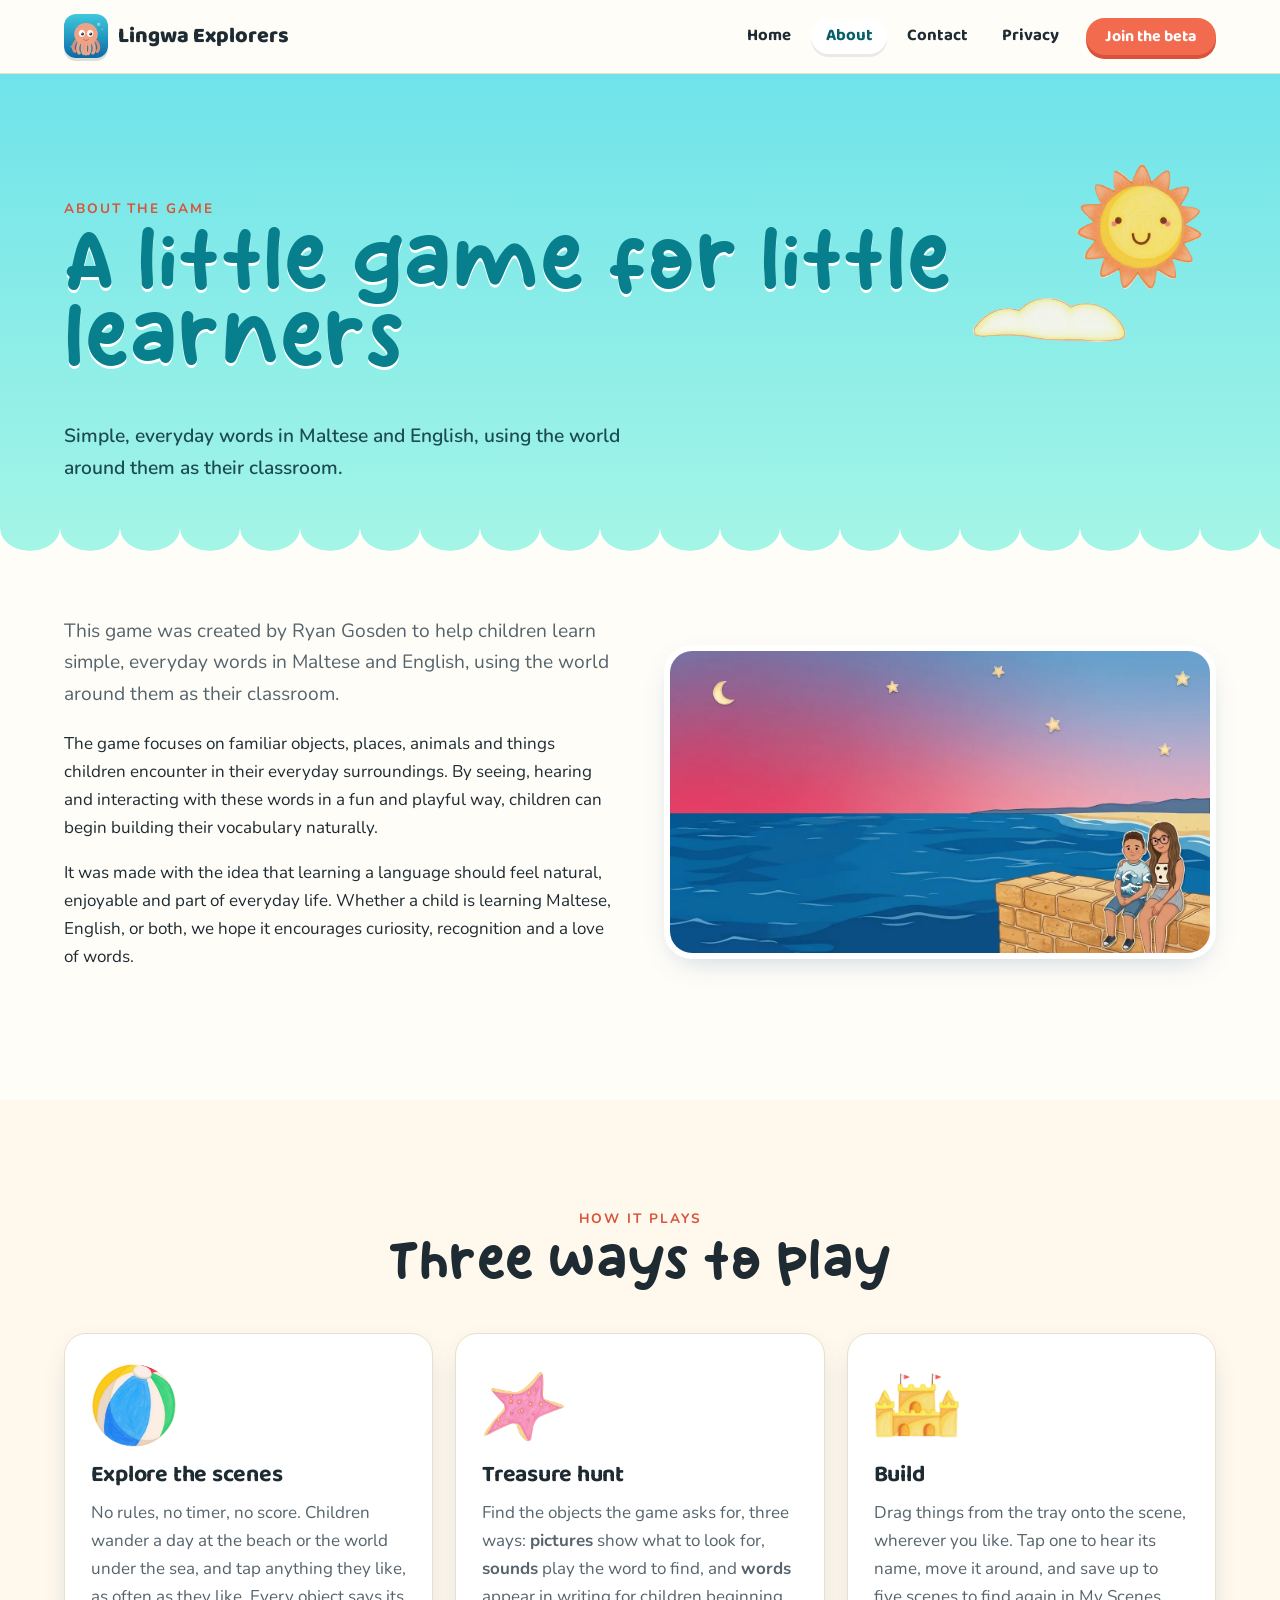
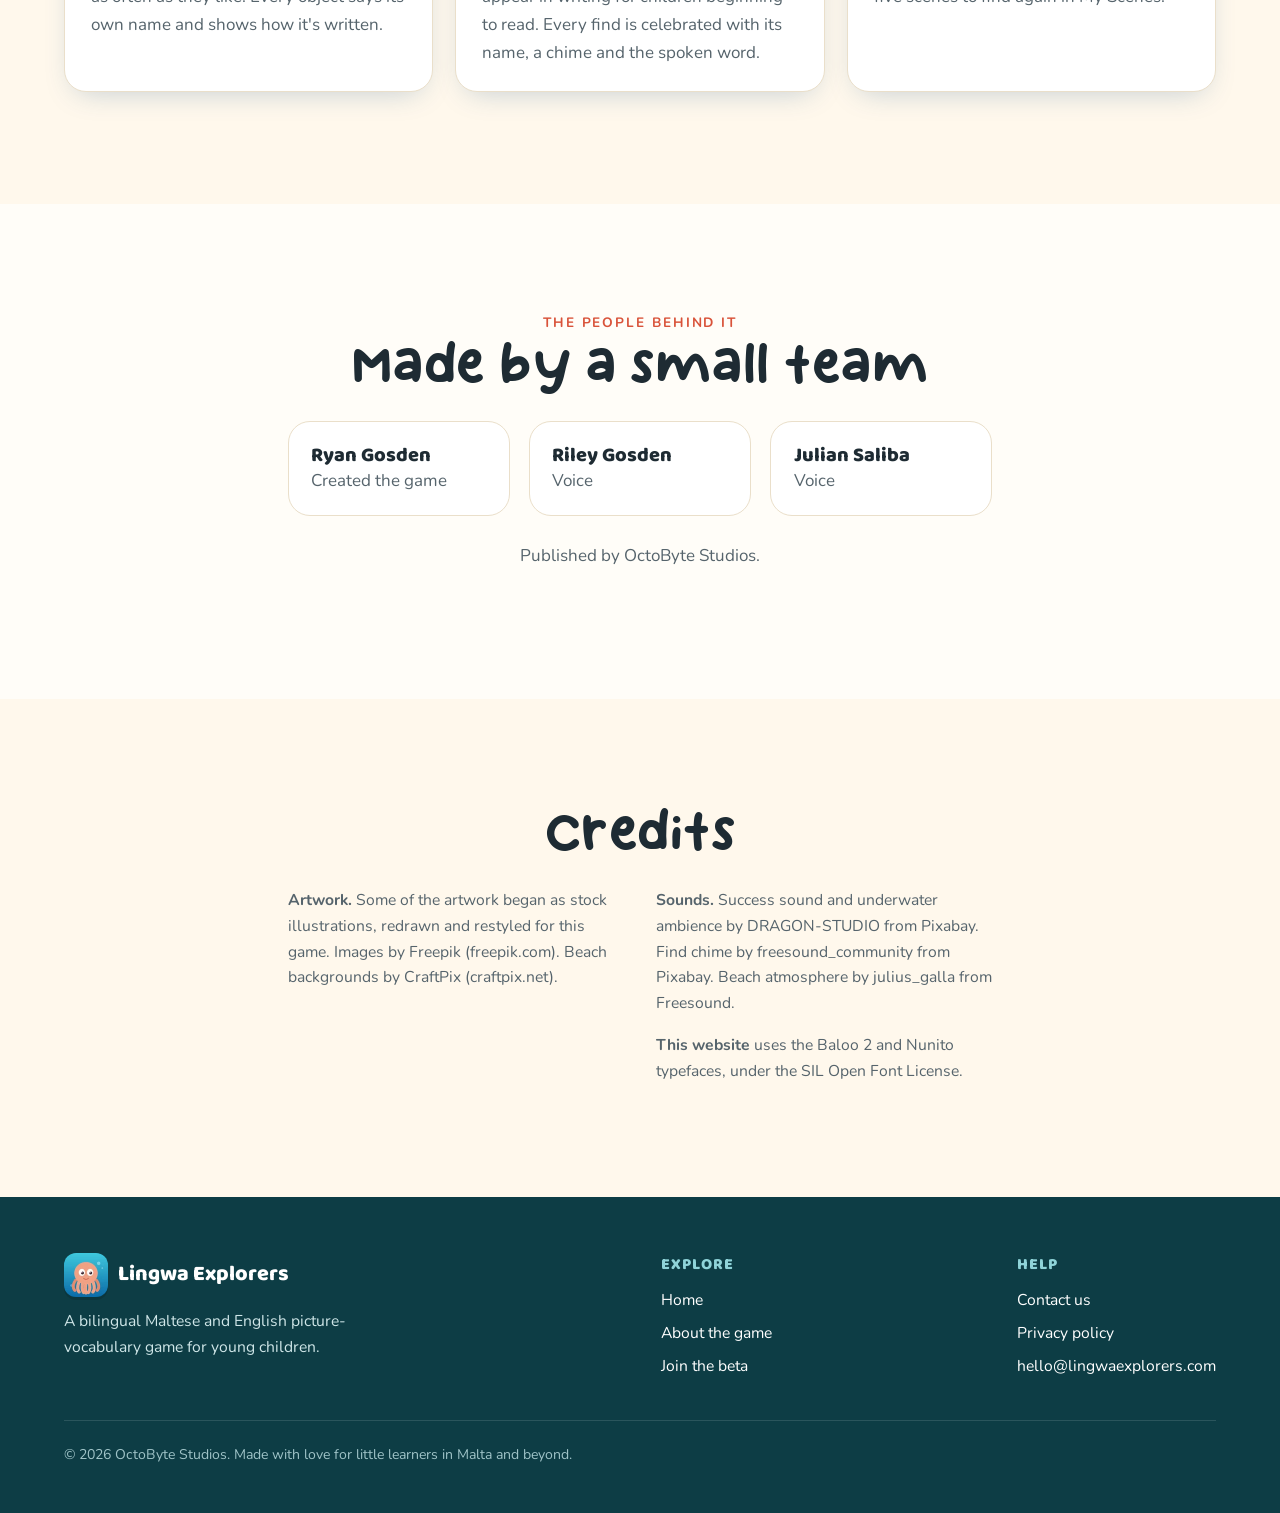
==== about/index.html @ fe0e3141 "Website: static hero scene, Request Coffee titles, drop engine credits - Hero objects are decoration" ====
<!doctype html>
<html lang="en">
<head>
<meta charset="utf-8">
<meta name="viewport" content="width=device-width, initial-scale=1">
<title>About — Lingwa Explorers</title>
<meta name="description" content="Why Lingwa Explorers was made, how it plays, and the people and voices behind it.">
<meta name="theme-color" content="#6fe3ea">
<link rel="canonical" href="https://lingwaexplorers.com/about/">
<meta property="og:type" content="website">
<meta property="og:site_name" content="Lingwa Explorers">
<meta property="og:title" content="About — Lingwa Explorers">
<meta property="og:description" content="Why Lingwa Explorers was made, how it plays, and the people and voices behind it.">
<meta property="og:url" content="https://lingwaexplorers.com/about/">
<meta property="og:image" content="https://lingwaexplorers.com/assets/og.jpg">
<meta name="twitter:card" content="summary_large_image">
<link rel="icon" type="image/png" sizes="32x32" href="../assets/favicon-32.png">
<link rel="apple-touch-icon" href="../assets/apple-touch-icon.png">
<link rel="preload" href="../assets/fonts/baloo2-latin.woff2" as="font" type="font/woff2" crossorigin>
<link rel="stylesheet" href="../assets/site.css">
<script src="../assets/site.js" defer></script>
</head>
<body>
<a class="skip" href="#main">Skip to content</a>
<header class="site-header solid">
  <nav class="nav wrap" aria-label="Main">
    <a class="brand" href="../"><img src="../assets/img/icon-88.webp" alt="" width="44" height="44">Lingwa Explorers</a>
    <button class="menu-toggle" aria-expanded="false" aria-controls="menu" aria-label="Menu"><svg viewBox="0 0 24 24" fill="none" stroke="currentColor" stroke-width="2.6" stroke-linecap="round" aria-hidden="true"><path d="M4 7h16M4 12h16M4 17h16"/></svg></button>
    <ul class="menu" id="menu">
      <li><a href="../">Home</a></li>
      <li><a href="../about/" aria-current="page">About</a></li>
      <li><a href="../contact/">Contact</a></li>
      <li><a href="../privacy/">Privacy</a></li>
      <li><a class="btn coral small" href="../contact/?topic=beta">Join the beta</a></li>
    </ul>
  </nav>
</header>
<main id="main">
<section class="page-hero">
  <img class="sprite" src="../assets/img/sun.webp" alt="" style="width:clamp(80px,10vw,140px);top:5.5rem;right:6%">
  <img class="sprite" src="../assets/img/cloud-2.webp" alt="" style="width:clamp(110px,12vw,190px);top:14rem;right:12%;opacity:.9">
  <div class="wrap">
    <p class="eyebrow">About the game</p>
    <h1>A little game for little learners</h1>
    <p>Simple, everyday words in Maltese and English, using the world around them as their classroom.</p>
  </div>
</section>

<section class="section" style="padding-top:3rem">
  <div class="wrap split">
    <div class="prose">
      <p class="lead">This game was created by Ryan Gosden to help children learn simple, everyday words in Maltese and English, using the world around them as their classroom.</p>
      <p>The game focuses on familiar objects, places, animals and things children encounter in their everyday surroundings. By seeing, hearing and interacting with these words in a fun and playful way, children can begin building their vocabulary naturally.</p>
      <p>It was made with the idea that learning a language should feel natural, enjoyable and part of everyday life. Whether a child is learning Maltese, English, or both, we hope it encourages curiosity, recognition and a love of words.</p>
    </div>
    <img class="about-hero" src="../assets/img/menu-backdrop.webp" alt="Two children sitting on a sandstone wall by the sea at sunset, from the game's main menu" width="1376" height="768" loading="lazy">
  </div>
</section>

<section class="section cream">
  <div class="wrap">
    <div class="narrow center">
      <p class="eyebrow">How it plays</p>
      <h2>Three ways to play</h2>
    </div>
    <div class="cards">
      <article class="card">
        <img class="art" src="../assets/img/beach-ball.webp" alt="" loading="lazy">
        <h3>Explore the scenes</h3>
        <p>No rules, no timer, no score. Children wander a day at the beach or the world under the sea, and tap anything they like, as often as they like. Every object says its own name and shows how it's written.</p>
      </article>
      <article class="card">
        <img class="art" src="../assets/img/starfish.webp" alt="" loading="lazy">
        <h3>Treasure hunt</h3>
        <p>Find the objects the game asks for, three ways: <b>pictures</b> show what to look for, <b>sounds</b> play the word to find, and <b>words</b> appear in writing for children beginning to read. Every find is celebrated with its name, a chime and the spoken word.</p>
      </article>
      <article class="card">
        <img class="art" src="../assets/img/sand-castle.webp" alt="" loading="lazy">
        <h3>Build</h3>
        <p>Drag things from the tray onto the scene, wherever you like. Tap one to hear its name, move it around, and save up to five scenes to find again in My Scenes.</p>
      </article>
    </div>
  </div>
</section>

<section class="section">
  <div class="wrap">
    <div class="narrow center">
      <p class="eyebrow">The people behind it</p>
      <h2>Made by a small team</h2>
    </div>
    <div class="people narrow">
      <div class="person"><b>Ryan Gosden</b><span>Created the game</span></div>
      <div class="person"><b>Riley Gosden</b><span>Voice</span></div>
      <div class="person"><b>Julian Saliba</b><span>Voice</span></div>
    </div>
    <p class="narrow center" style="margin-top:1.6rem;color:var(--muted)">Published by OctoByte Studios.</p>
  </div>
</section>

<section class="section cream">
  <div class="narrow">
    <h2 class="center">Credits</h2>
    <div class="credits">
      <p><b>Artwork.</b> Some of the artwork began as stock illustrations, redrawn and restyled for this game. Images by Freepik (freepik.com). Beach backgrounds by CraftPix (craftpix.net).</p>
      <p><b>Sounds.</b> Success sound and underwater ambience by DRAGON-STUDIO from Pixabay. Find chime by freesound_community from Pixabay. Beach atmosphere by julius_galla from Freesound.</p>
      <p><b>This website</b> uses the Baloo 2 and Nunito typefaces, under the SIL Open Font License.</p>
    </div>
  </div>
</section>
</main>
<footer class="site-footer">
  <div class="wrap">
    <div class="foot">
      <div>
        <a class="brand" href="../"><img src="../assets/img/icon-88.webp" alt="" width="44" height="44">Lingwa Explorers</a>
        <p style="max-width:22rem;margin:0">A bilingual Maltese and English picture-vocabulary game for young children.</p>
      </div>
      <div>
        <h4>Explore</h4>
        <ul>
          <li><a href="../">Home</a></li>
          <li><a href="../about/">About the game</a></li>
          <li><a href="../contact/?topic=beta">Join the beta</a></li>
        </ul>
      </div>
      <div>
        <h4>Help</h4>
        <ul>
          <li><a href="../contact/">Contact us</a></li>
          <li><a href="../privacy/">Privacy policy</a></li>
          <li><a href="mailto:hello@lingwaexplorers.com">hello@lingwaexplorers.com</a></li>
        </ul>
      </div>
    </div>
    <p class="legal">© <span id="year">2026</span> OctoByte Studios. Made with love for little learners in Malta and beyond.</p>
  </div>
</footer>
</body>
</html>
---- assets/site.css ----
/* Lingwa Explorers — shared styles for every page.
   Colours come from the game: teal #087F8C is its button and title colour,
   the sky, sea and sand match the beach scene, and the sunset band matches
   the main menu. */

@font-face { font-family: "Baloo 2"; font-weight: 500 800; font-display: swap;
  src: url(fonts/baloo2-latin.woff2) format("woff2");
  unicode-range: U+0000-00FF, U+0131, U+0152-0153, U+02BB-02BC, U+02C6, U+02DA, U+02DC, U+0304, U+0308, U+0329, U+2000-206F, U+20AC, U+2122, U+2191, U+2193, U+2212, U+2215, U+FEFF, U+FFFD; }
@font-face { font-family: "Baloo 2"; font-weight: 500 800; font-display: swap;
  src: url(fonts/baloo2-latin-ext.woff2) format("woff2");
  unicode-range: U+0100-02BA, U+02BD-02C5, U+02C7-02CC, U+02CE-02D7, U+02DD-02FF, U+0304, U+0308, U+0329, U+1D00-1DBF, U+1E00-1E9F, U+1EF2-1EFF, U+2020, U+20A0-20AB, U+20AD-20C0, U+2113, U+2C60-2C7F, U+A720-A7FF; }
@font-face { font-family: "Nunito"; font-weight: 400 800; font-display: swap;
  src: url(fonts/nunito-latin.woff2) format("woff2");
  unicode-range: U+0000-00FF, U+0131, U+0152-0153, U+02BB-02BC, U+02C6, U+02DA, U+02DC, U+0304, U+0308, U+0329, U+2000-206F, U+20AC, U+2122, U+2191, U+2193, U+2212, U+2215, U+FEFF, U+FFFD; }
@font-face { font-family: "Nunito"; font-weight: 400 800; font-display: swap;
  src: url(fonts/nunito-latin-ext.woff2) format("woff2");
  unicode-range: U+0100-02BA, U+02BD-02C5, U+02C7-02CC, U+02CE-02D7, U+02DD-02FF, U+0304, U+0308, U+0329, U+1D00-1DBF, U+1E00-1E9F, U+1EF2-1EFF, U+2020, U+20A0-20AB, U+20AD-20C0, U+2113, U+2C60-2C7F, U+A720-A7FF; }

@font-face { font-family: "Request Coffee"; font-weight: 400; font-display: swap;
  src: url(fonts/request-coffee.woff2) format("woff2"); }

:root {
  --teal: #087f8c;
  --teal-dark: #065f69;
  --teal-soft: #e3f4f3;
  --cream: #fff8ec;
  --paper: #fffdf8;
  --sand: #ffe7a3;
  --sun: #ffc83d;
  --coral: #f26b4f;
  --coral-dark: #d9533a;
  --sky-top: #6fe3ea;
  --sky-bottom: #a6f6e6;
  --deep: #0b4f8a;
  --deep-2: #083a6b;
  --ink: #1e2b33;
  --muted: #56646c;
  --line: #eadfca;
  --radius: 22px;
  --shadow: 0 10px 30px -12px rgb(11 79 138 / .28);
  --wrap: 72rem;
  --title: "Request Coffee", "Baloo 2", system-ui, sans-serif;
  --head: "Baloo 2", "Nunito", system-ui, sans-serif;
  --body: "Nunito", system-ui, -apple-system, "Segoe UI", sans-serif;
}

*, *::before, *::after { box-sizing: border-box; }
html { -webkit-text-size-adjust: 100%; scroll-behavior: smooth; }
body { margin: 0; background: var(--paper); color: var(--ink);
  font: 400 1.0625rem/1.65 var(--body); overflow-x: hidden; }
img { max-width: 100%; height: auto; display: block; }
a { color: var(--teal); text-underline-offset: .18em; }
a:hover { color: var(--teal-dark); }
h1, h2, h3 { font-family: var(--head); line-height: 1.1; letter-spacing: -.01em; margin: 0 0 .5em; color: var(--ink); }
h1 { font: 400 clamp(2.6rem, 6.5vw, 4.6rem)/1.05 var(--title); letter-spacing: .01em; }
h2 { font: 400 clamp(2rem, 4.3vw, 3rem)/1.1 var(--title); letter-spacing: .01em; }
h3 { font-size: 1.45rem; font-weight: 700; }
p { margin: 0 0 1em; }
:focus-visible { outline: 3px solid var(--sun); outline-offset: 3px; border-radius: 6px; }
.wrap { width: min(100% - 2rem, var(--wrap)); margin-inline: auto; }
.narrow { width: min(100% - 2rem, 44rem); margin-inline: auto; }
.eyebrow { font: 700 .85rem/1 var(--body); letter-spacing: .14em; text-transform: uppercase; color: var(--coral-dark); margin-bottom: .9rem; }
.lead { font-size: 1.2rem; color: var(--muted); }
.center { text-align: center; }
.skip { position: absolute; left: -999px; top: .5rem; background: var(--ink); color: #fff; padding: .5rem 1rem; border-radius: 8px; z-index: 100; }
.skip:focus { left: .5rem; }
.sr-only { position: absolute; width: 1px; height: 1px; overflow: hidden; clip: rect(0 0 0 0); white-space: nowrap; }

/* Buttons: chunky, with the same pressed-down base as the game's menu buttons */
.btn { --b: var(--teal); --bd: var(--teal-dark);
  display: inline-flex; align-items: center; gap: .5rem; justify-content: center;
  font: 700 1.1rem/1 var(--head); color: #fff; background: var(--b); text-decoration: none;
  padding: .95rem 1.6rem .85rem; border: 0; border-radius: 999px; cursor: pointer;
  box-shadow: 0 5px 0 var(--bd); transition: transform .12s, box-shadow .12s, filter .12s; }
.btn:hover { color: #fff; filter: brightness(1.06); transform: translateY(-1px); box-shadow: 0 6px 0 var(--bd); }
.btn:active { transform: translateY(4px); box-shadow: 0 1px 0 var(--bd); }
.btn.coral { --b: var(--coral); --bd: var(--coral-dark); }
.btn.light { --b: #fff; --bd: #d9ccb3; color: var(--teal-dark); }
.btn.light:hover { color: var(--teal-dark); }
.btn.small { font-size: 1rem; padding: .7rem 1.2rem .6rem; box-shadow: 0 4px 0 var(--bd); }

/* ---------- Header ---------- */
.site-header { position: absolute; inset: 0 0 auto; z-index: 20; }
.site-header.solid { position: sticky; top: 0; background: color-mix(in srgb, var(--paper) 92%, transparent);
  backdrop-filter: blur(8px); border-bottom: 1px solid var(--line); }
.nav { display: flex; align-items: center; justify-content: space-between; gap: 1rem; padding-block: .9rem; }
.brand { display: flex; align-items: center; gap: .65rem; text-decoration: none; color: var(--ink);
  font: 800 1.35rem/1 var(--head); }
.brand img { width: 44px; height: 44px; border-radius: 12px; box-shadow: 0 3px 0 rgb(0 0 0 / .12); }
.brand:hover { color: var(--ink); }
.menu { display: flex; align-items: center; gap: .35rem; list-style: none; margin: 0; padding: 0; }
.menu a { display: block; padding: .55rem .9rem; border-radius: 999px; text-decoration: none;
  color: var(--ink); font: 700 1.05rem/1 var(--head); }
.menu a:hover { background: rgb(255 255 255 / .55); color: var(--teal-dark); }
.menu a[aria-current="page"] { background: #fff; color: var(--teal-dark); box-shadow: 0 3px 0 rgb(0 0 0 / .08); }
.menu .btn { margin-left: .4rem; color: #fff; }
.menu .btn:hover { background: var(--coral); color: #fff; }
.menu-toggle { display: none; }

@media (max-width: 760px) {
  .menu-toggle { display: inline-flex; align-items: center; justify-content: center; width: 48px; height: 48px;
    border: 0; border-radius: 14px; background: #fff; color: var(--teal-dark); box-shadow: 0 4px 0 rgb(0 0 0 / .1); cursor: pointer; }
  .menu-toggle svg { width: 26px; height: 26px; }
  .menu { position: absolute; top: calc(100% - .2rem); right: 1rem; left: 1rem; flex-direction: column; align-items: stretch;
    gap: .2rem; background: #fff; padding: .6rem; border-radius: var(--radius); box-shadow: var(--shadow);
    opacity: 0; visibility: hidden; transform: translateY(-8px); transition: .18s; }
  .menu.open { opacity: 1; visibility: visible; transform: none; }
  .menu a { padding: .9rem 1rem; font-size: 1.15rem; }
  .menu .btn { margin: .3rem 0 0; }
}

/* ---------- Hero scene (home) ---------- */
.hero { --sand-h: 24%; --sea-h: 30%; position: relative; min-height: max(640px, 100svh); overflow: hidden; isolation: isolate;
  background: linear-gradient(var(--sky-top), var(--sky-bottom) 55%); }
.hero-copy { position: relative; z-index: 6; text-align: center; padding: clamp(6.5rem, 14vh, 9rem) 1rem 0; }
.hero-copy h1 { color: var(--teal); text-shadow: 0 4px 0 #fff, 0 7px 14px rgb(6 95 105 / .25); margin-bottom: .2em; }
.hero-copy p { font-size: clamp(1.1rem, 2.2vw, 1.35rem); color: #1d4b52; max-width: 34rem; margin: 0 auto 1.4rem; font-weight: 600; }
.hero-ctas { display: flex; gap: .8rem; justify-content: center; flex-wrap: wrap; }

.scene { position: absolute; inset: 0; z-index: 1; }
.scene .layer { position: absolute; left: 0; right: 0; background-repeat: repeat-x; }
.scene .sea { bottom: calc(var(--sand-h) * .6); height: var(--sea-h);
  background-image: url(img/sea.webp); background-size: auto 100%; animation: drift 90s linear infinite; }
.scene .sand { bottom: 0; height: var(--sand-h); background-image: url(img/sand.webp); background-size: auto 100%;
  background-position: 0 0; }
@keyframes drift { to { background-position-x: -1600px; } }

.sprite { position: absolute; pointer-events: none; user-select: none; -webkit-user-drag: none; }
.cloud { width: clamp(140px, 18vw, 280px); opacity: .95; animation: float-x linear infinite; }
.cloud.c1 { top: 11%; left: -20%; animation-duration: 75s; }
.cloud.c2 { top: 30%; left: -20%; width: clamp(110px, 13vw, 200px); animation-duration: 105s; animation-delay: -60s; }
.cloud.c3 { top: 5%; left: -20%; width: clamp(90px, 10vw, 160px); animation-duration: 130s; animation-delay: -20s; opacity: .8; }
@keyframes float-x { to { transform: translateX(140vw); } }

.sailboat-wrap { position: absolute; z-index: 3; bottom: calc(var(--sand-h) * .6 + var(--sea-h) * .7); left: 0; width: 100%; height: 0;
  animation: sail 70s linear infinite; }
.sailboat { width: clamp(60px, 7vw, 110px); bottom: 0; animation: bob 3.2s ease-in-out infinite; }
@keyframes sail { from { transform: translateX(-12vw); } to { transform: translateX(110vw); } }
@keyframes bob { 50% { transform: translateY(-6px) rotate(-3deg); } }

/* Scene objects: decoration only */
.t-crab { width: clamp(90px, 10vw, 150px); bottom: 12%; left: 60%; }
.t-crab { position: absolute; z-index: 4; }
.t-crab .walker { position: relative; width: 100%; animation: walk 16s ease-in-out infinite; }
@keyframes walk { 0%, 100% { transform: translateX(0); } 50% { transform: translateX(-22vw); } }
.t-ball { width: clamp(80px, 9vw, 135px); bottom: 3%; left: 80%; }
.t-castle { width: clamp(110px, 12vw, 185px); bottom: 7%; left: 11%; }
.t-bucket { width: clamp(55px, 6vw, 85px); bottom: 4%; left: 27%; }
.t-star { width: clamp(55px, 6vw, 90px); bottom: 3%; left: 44%; rotate: -12deg; }
.t-shell { width: clamp(45px, 4.5vw, 70px); bottom: 15%; left: 37%; }
.t-sun { width: clamp(90px, 11vw, 170px); top: 12%; right: 6%; z-index: 3; }
.t-island { width: clamp(180px, 24vw, 380px); left: 58%; bottom: calc(var(--sand-h) * .6 + var(--sea-h) * .8); z-index: 2; }

@media (max-width: 640px) {
  .hero { --sand-h: 20%; --sea-h: 24%; }
  .t-crab { left: 58%; bottom: 10%; }
  .t-ball { left: 72%; }
  .t-castle { left: 4%; }
  .t-bucket { left: 30%; }
  .t-star { left: 46%; }
  .t-shell { left: 34%; bottom: 13%; }
  .t-island { left: 50%; }
  .t-sun { top: auto; bottom: calc(var(--sand-h) + var(--sea-h) + 1%); right: auto; left: 5%; width: 80px; }
}

/* ---------- Sections ---------- */
.section { padding: clamp(4rem, 9vw, 7rem) 0; }
.section.cream { background: var(--cream); }
.intro { display: grid; gap: 2.5rem; grid-template-columns: 1.1fr 1fr; align-items: center; }
.intro .shot { border-radius: var(--radius); box-shadow: var(--shadow); border: 6px solid #fff; rotate: 1.5deg; }
@media (max-width: 860px) { .intro { grid-template-columns: 1fr; } .intro .shot { rotate: 0deg; } }

.cards { display: grid; gap: 1.4rem; grid-template-columns: repeat(3, 1fr); margin-top: 2.5rem; }
@media (max-width: 860px) { .cards { grid-template-columns: 1fr; } }
.card { background: #fff; border-radius: var(--radius); padding: 1.8rem 1.6rem 1.5rem; box-shadow: var(--shadow);
  border: 1px solid var(--line); position: relative; }
.card .art { width: 86px; height: 86px; object-fit: contain; margin-bottom: .8rem; }
.card p { color: var(--muted); margin: 0; }

.gallery { display: grid; grid-auto-flow: column; grid-auto-columns: min(78%, 30rem); gap: 1.2rem; overflow-x: auto;
  scroll-snap-type: x mandatory; padding: .5rem 1rem 1.5rem; margin-top: 2rem; scrollbar-width: thin; }
.gallery figure { margin: 0; scroll-snap-align: center; }
.gallery img { border-radius: 18px; border: 5px solid #fff; box-shadow: var(--shadow); aspect-ratio: 16/9; object-fit: cover; }
.gallery figcaption { font: 700 1.05rem/1.3 var(--head); margin-top: .7rem; color: var(--teal-dark); text-align: center; }

/* Underwater band */
.under { position: relative; overflow: hidden; color: #fff; isolation: isolate;
  background: linear-gradient(#27b7d8, var(--deep) 55%, var(--deep-2)); padding: clamp(4.5rem, 10vw, 8rem) 0 clamp(9rem, 16vw, 12rem); }
.under h2, .under h3 { color: #fff; }
.under .lead { color: #d6f3fb; }
.under .eyebrow { color: #ffd66b; }
.under .swimmer { position: absolute; z-index: -1; animation: swim linear infinite; }
.under .swimmer img { animation: bob 3s ease-in-out infinite; }
.under .rtl { animation-name: swim-back; }
.under .rtl img { transform: scaleX(-1); }
@keyframes swim { from { transform: translateX(-30vw); } to { transform: translateX(130vw); } }
@keyframes swim-back { from { transform: translateX(130vw); } to { transform: translateX(-30vw); } }
.under .floor { position: absolute; z-index: -1; bottom: -6px; }
.bubble { position: absolute; z-index: -1; bottom: -40px; width: 26px; opacity: .7; animation: rise linear infinite; }
@keyframes rise { to { transform: translateY(-120vh) translateX(20px); opacity: 0; } }

.pairs { display: flex; flex-wrap: wrap; gap: .7rem; margin-top: 1.6rem; }
.pair { background: rgb(255 255 255 / .12); border: 1px solid rgb(255 255 255 / .25); border-radius: 999px;
  padding: .5rem 1rem .45rem; font: 700 1.05rem/1 var(--head); color: #fff; cursor: pointer; transition: background .15s; }
.pair:hover, .pair.on { background: rgb(255 255 255 / .26); }
.pair em { font-style: normal; color: #ffd66b; margin-left: .35rem; }
.section:not(.under) .pair { background: #fff; color: var(--ink); border-color: var(--line); }
.section:not(.under) .pair em { color: var(--coral-dark); }

/* Promise list */
.promises { display: grid; gap: 1rem 2rem; grid-template-columns: repeat(2, 1fr); margin-top: 2rem; }
@media (max-width: 700px) { .promises { grid-template-columns: 1fr; } }
.promise { display: flex; gap: 1rem; align-items: flex-start; }
.promise .tick { flex: 0 0 44px; height: 44px; border-radius: 14px; background: var(--teal-soft); color: var(--teal);
  display: grid; place-items: center; }
.promise .tick svg { width: 24px; height: 24px; }
.promise h3 { font-size: 1.2rem; margin: .1rem 0 .2rem; }
.promise p { color: var(--muted); margin: 0; }

/* Sunset call to action, like the main menu */
.sunset { position: relative; overflow: hidden; isolation: isolate; color: #fff; text-align: center;
  background: linear-gradient(#5b8fd6, #9a6fb4 45%, #e4577a); padding: clamp(4.5rem, 9vw, 7rem) 1rem clamp(8rem, 14vw, 11rem); }
.sunset h2 { color: #fff; text-shadow: 0 3px 0 rgb(0 0 0 / .12); }
.sunset p { color: #fff3f6; max-width: 36rem; margin: 0 auto 1.6rem; font-size: 1.15rem; }
.sunset .moon { width: clamp(60px, 7vw, 100px); top: 12%; left: 8%; }
.sunset .twinkle { width: 30px; animation: twinkle 3s ease-in-out infinite; }
@keyframes twinkle { 50% { opacity: .35; transform: scale(.8) rotate(20deg); } }
.sunset .boat { width: clamp(150px, 20vw, 260px); bottom: 12px; left: 4%; animation: bob 4s ease-in-out infinite; z-index: -1; }
.sunset .waves { position: absolute; z-index: -2; left: 0; right: 0; bottom: 0; height: 70px;
  background: linear-gradient(#1f63b8, #174f97); }
.sunset .waves::before { content: ""; position: absolute; left: 0; right: 0; top: -18px; height: 20px;
  background: radial-gradient(22px 14px at 22px 20px, #1f63b8 98%, transparent) 0 0 / 44px 20px repeat-x; animation: drift 30s linear infinite; }

/* ---------- Inner pages ---------- */
.page-hero { background: linear-gradient(var(--sky-top), var(--sky-bottom)); padding: 8rem 0 4rem; position: relative; overflow: hidden; }
.page-hero h1 { color: var(--teal); text-shadow: 0 3px 0 #fff; }
.page-hero p:not(.eyebrow) { color: #1d4b52; font-weight: 600; font-size: 1.2rem; max-width: 36rem; }
.page-hero .sprite { opacity: .95; }
@media (max-width: 640px) { .page-hero { padding: 6rem 0 3.5rem; } .page-hero .sprite { display: none; } }
.page-hero::after { content: ""; position: absolute; left: 0; right: 0; bottom: -1px; height: 40px;
  background: radial-gradient(30px 22px at 30px 0, transparent 97%, var(--paper)) 0 0 / 60px 40px repeat-x; }
.prose h2 { font: 800 1.7rem/1.15 var(--head); margin-top: 2.4rem; }
.prose h3 { font-size: 1.25rem; margin-top: 1.6rem; }
.prose ul { padding-left: 1.2rem; }
.prose li { margin-bottom: .35rem; }
.note { background: var(--teal-soft); border-radius: 16px; padding: 1.1rem 1.3rem; border-left: 6px solid var(--teal); }
.note p:last-child { margin: 0; }

.about-hero { position: relative; border-radius: calc(var(--radius) + 6px); overflow: hidden; box-shadow: var(--shadow); border: 6px solid #fff; }
.split { display: grid; grid-template-columns: 1fr 1fr; gap: 3rem; align-items: center; }
@media (max-width: 860px) { .split { grid-template-columns: 1fr; gap: 2rem; } }
.people { display: grid; grid-template-columns: repeat(auto-fit, minmax(13rem, 1fr)); gap: 1.2rem; margin-top: 1.5rem; }
.person { background: #fff; border: 1px solid var(--line); border-radius: var(--radius); padding: 1.3rem 1.4rem; }
.person b { display: block; font: 800 1.25rem/1.2 var(--head); }
.person span { color: var(--muted); }
.credits { columns: 2 18rem; gap: 2rem; color: var(--muted); font-size: .98rem; }
.credits p { break-inside: avoid; }

/* Contact form */
.contact-grid { display: grid; grid-template-columns: 1.4fr 1fr; gap: 2.5rem; align-items: start; }
@media (max-width: 860px) { .contact-grid { grid-template-columns: 1fr; } }
.form { background: #fff; border: 1px solid var(--line); border-radius: var(--radius); padding: clamp(1.4rem, 4vw, 2.2rem); box-shadow: var(--shadow); }
.field { margin-bottom: 1.1rem; }
.field label, .field legend { display: block; font: 700 1.05rem/1.2 var(--head); margin-bottom: .4rem; }
.field small { display: block; color: var(--muted); margin-top: .35rem; font-size: .9rem; }
.field input, .field textarea, .field select { width: 100%; font: inherit; color: var(--ink); background: var(--paper);
  border: 2px solid var(--line); border-radius: 14px; padding: .75rem .9rem; transition: border-color .15s, box-shadow .15s; }
.field input:focus, .field textarea:focus, .field select:focus { outline: none; border-color: var(--teal); box-shadow: 0 0 0 4px rgb(8 127 140 / .15); }
.field textarea { min-height: 9rem; resize: vertical; }
.topics { display: grid; grid-template-columns: repeat(2, 1fr); gap: .6rem; border: 0; padding: 0; margin: 0 0 1.1rem; }
.topics legend { grid-column: 1 / -1; font: 700 1.05rem/1.2 var(--head); margin-bottom: .4rem; padding: 0; }
.topics label { display: flex; align-items: center; gap: .55rem; font: 700 1rem/1.2 var(--head); background: var(--paper);
  border: 2px solid var(--line); border-radius: 14px; padding: .7rem .8rem; cursor: pointer; margin: 0; }
.topics input { accent-color: var(--teal); width: 1.1rem; height: 1.1rem; margin: 0; }
.topics label:has(input:checked) { border-color: var(--teal); background: var(--teal-soft); color: var(--teal-dark); }
@media (max-width: 480px) { .topics { grid-template-columns: 1fr; } }
.hp { position: absolute; left: -9999px; }
.beta-only { display: none; }
.form[data-topic="beta"] .beta-only { display: block; }
.status { display: none; border-radius: 14px; padding: 1rem 1.1rem; margin-top: 1rem; font-weight: 600; }
.status.ok { display: block; background: #e5f6ea; color: #1d6b37; }
.status.err { display: block; background: #fde9e4; color: #9a3421; }
.side-card { background: var(--cream); border-radius: var(--radius); padding: 1.6rem; }
.side-card h3 { font-size: 1.25rem; }
.side-card .mail { font: 800 1.2rem/1.2 var(--head); word-break: break-all; }

/* ---------- Footer ---------- */
.site-footer { background: #0d3d45; color: #cfe6e8; padding: 3.5rem 0 2rem; font-size: .98rem; }
.site-footer a { color: #fff; text-decoration: none; }
.site-footer a:hover { text-decoration: underline; color: #fff; }
.foot { display: flex; flex-wrap: wrap; gap: 2rem 3rem; justify-content: space-between; }
.foot .brand { color: #fff; margin-bottom: .8rem; }
.foot ul { list-style: none; margin: 0; padding: 0; display: grid; gap: .45rem; }
.foot h4 { font: 800 1rem/1 var(--head); color: #8fd4d9; letter-spacing: .06em; text-transform: uppercase; margin: .3rem 0 .9rem; }
.legal { border-top: 1px solid rgb(255 255 255 / .12); margin-top: 2.5rem; padding-top: 1.4rem; font-size: .88rem; color: #9fc3c7; }

@media (prefers-reduced-motion: reduce) {
  *, *::before, *::after { animation-duration: 0s !important; animation-iteration-count: 1 !important; transition-duration: 0s !important; }
  .cloud, .sailboat-wrap, .under .swimmer, .bubble { display: none; }
  html { scroll-behavior: auto; }
}
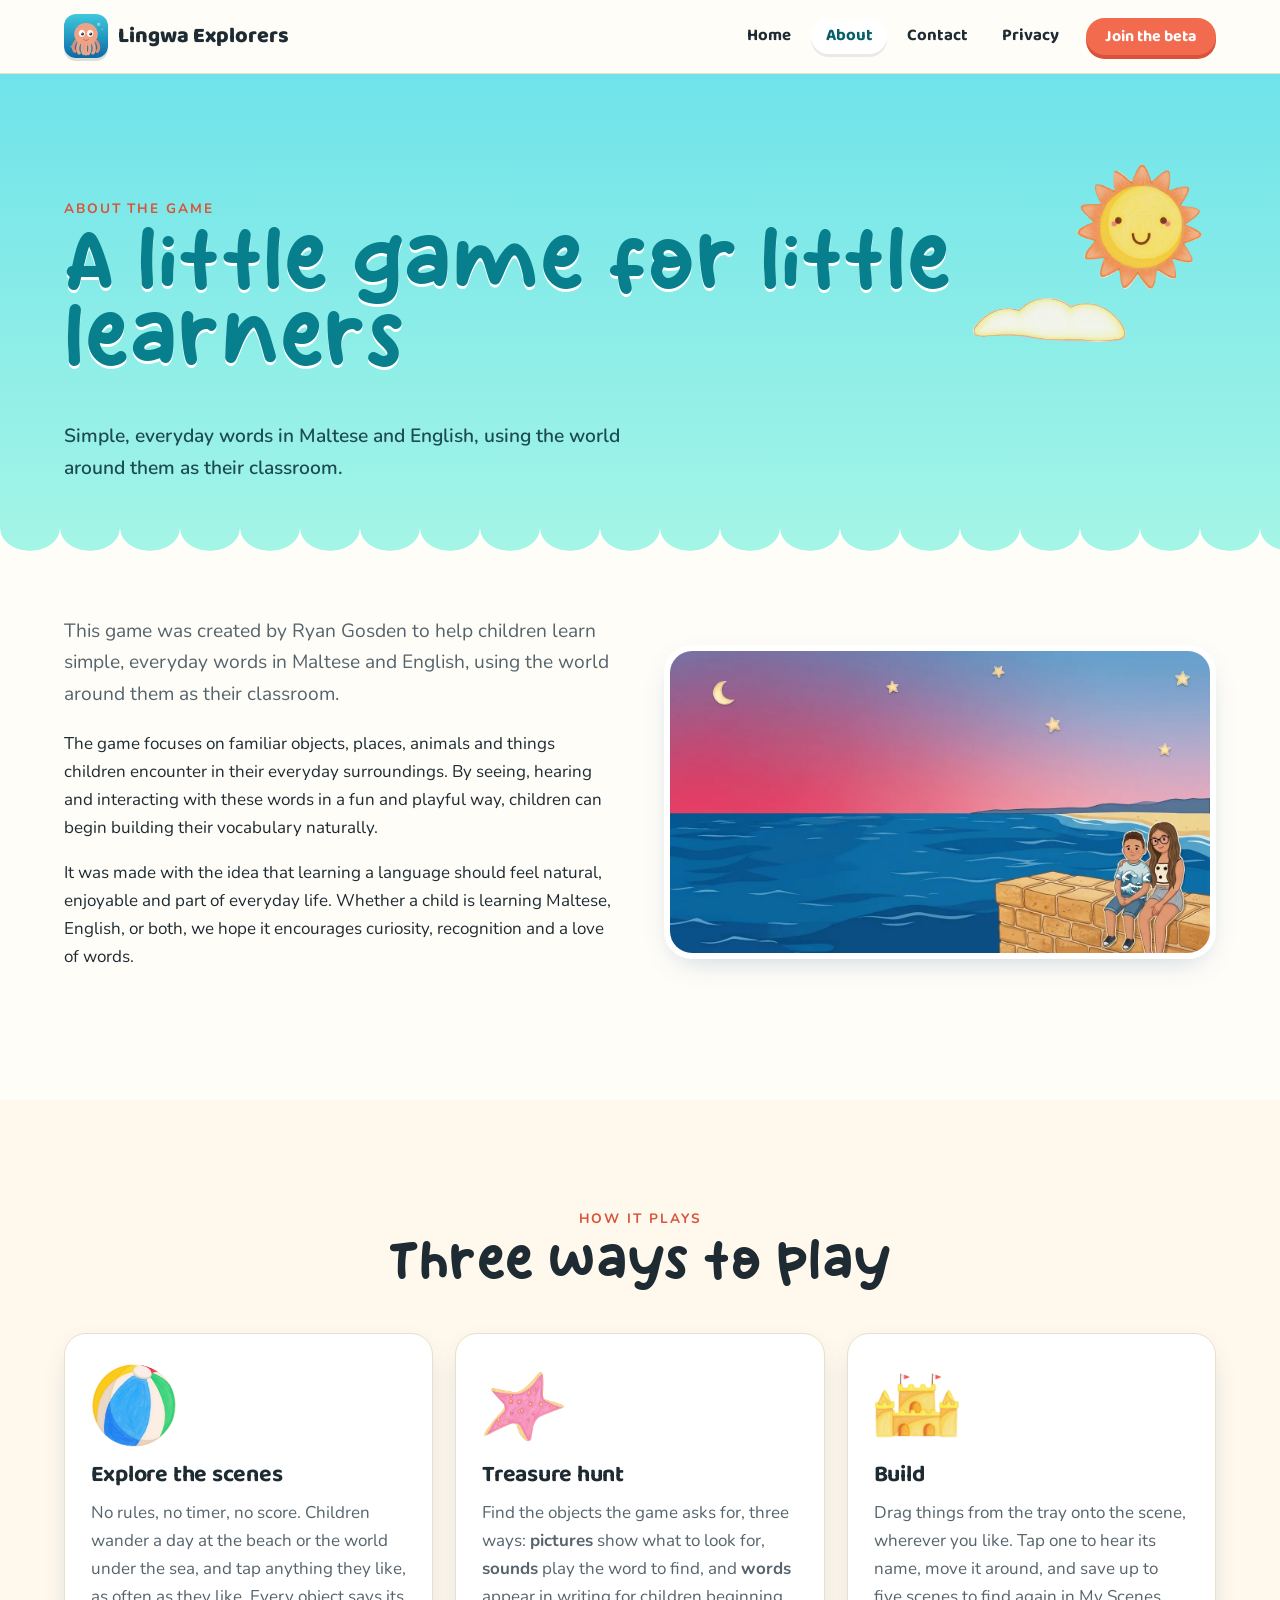
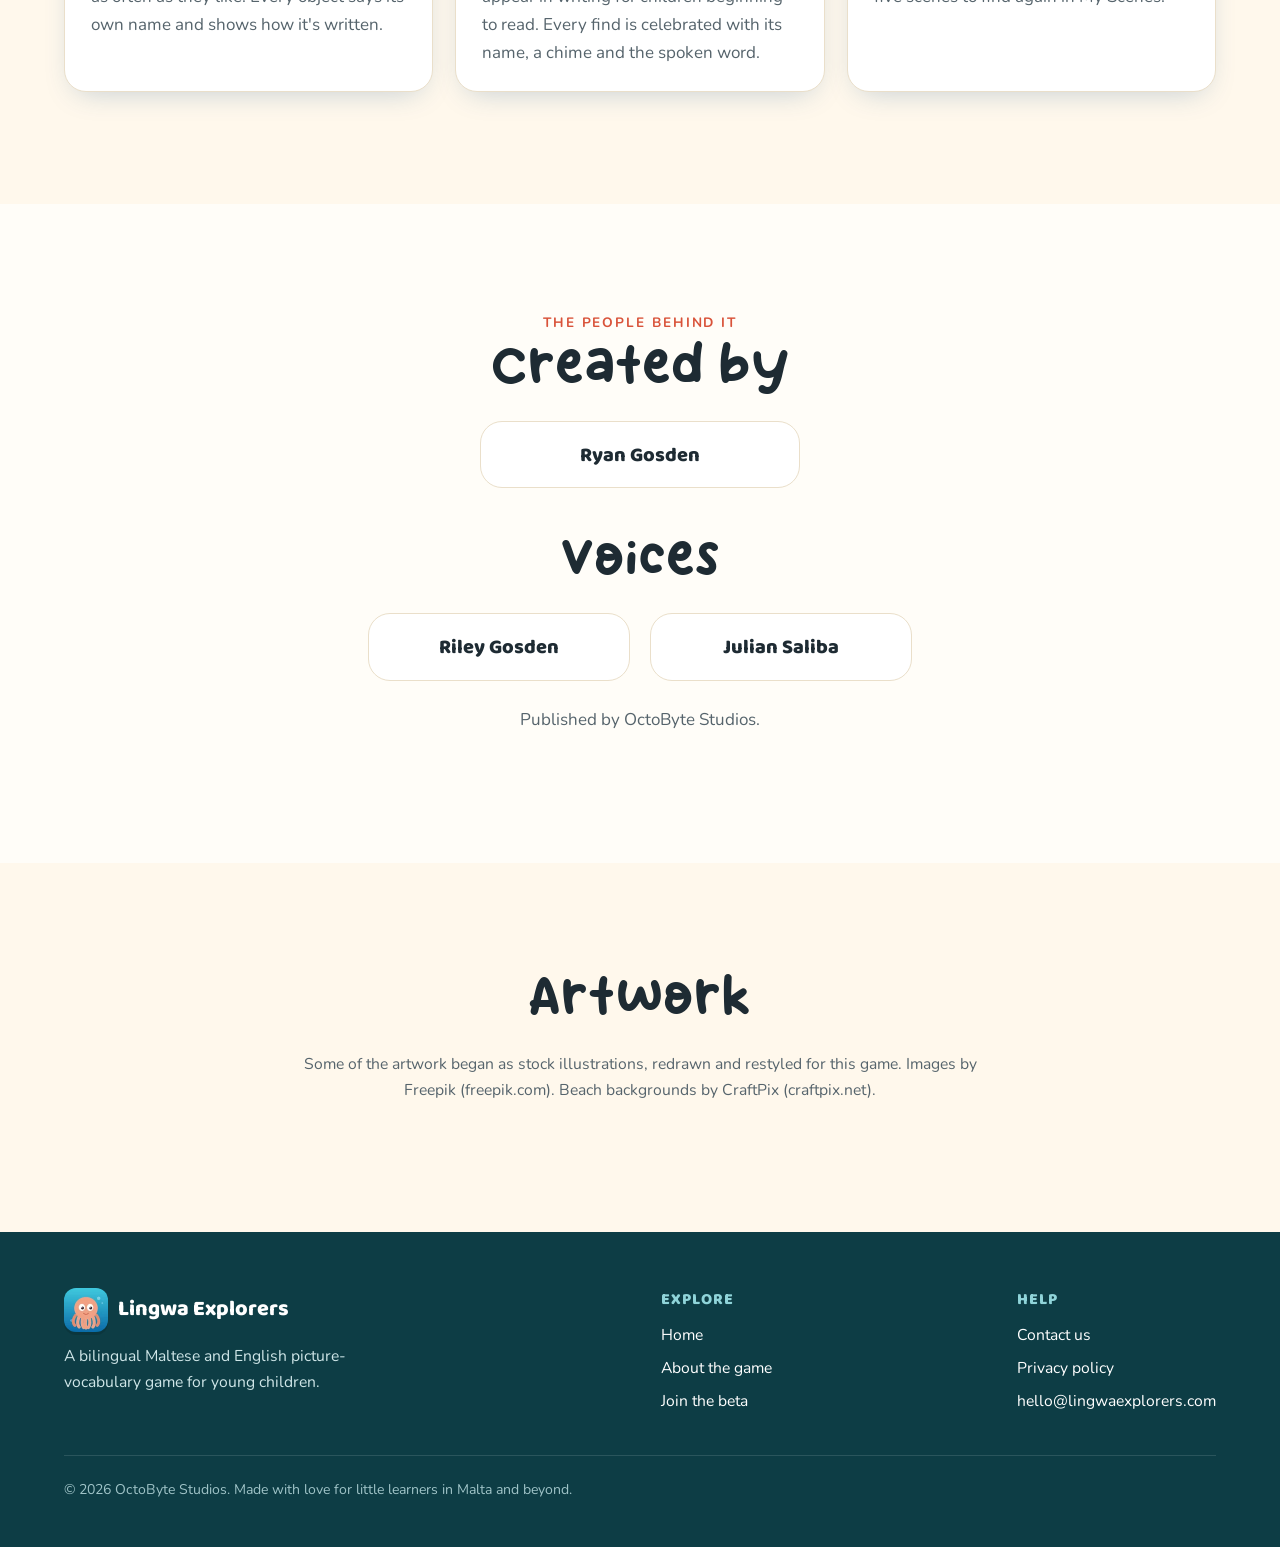
==== commit d62ac52b: "About: Created by and Voices sections; credit only the artwork the site uses Co-Authored-By: Claude " ====
--- a/about/index.html
+++ b/about/index.html
@@ -87,12 +87,17 @@
   <div class="wrap">
     <div class="narrow center">
       <p class="eyebrow">The people behind it</p>
-      <h2>Made by a small team</h2>
+      <h2>Created by</h2>
     </div>
-    <div class="people narrow">
-      <div class="person"><b>Ryan Gosden</b><span>Created the game</span></div>
-      <div class="person"><b>Riley Gosden</b><span>Voice</span></div>
-      <div class="person"><b>Julian Saliba</b><span>Voice</span></div>
+    <div class="people narrow" style="max-width:20rem">
+      <div class="person center"><b>Ryan Gosden</b></div>
+    </div>
+    <div class="narrow center" style="margin-top:3rem">
+      <h2>Voices</h2>
+    </div>
+    <div class="people narrow" style="max-width:34rem">
+      <div class="person center"><b>Riley Gosden</b></div>
+      <div class="person center"><b>Julian Saliba</b></div>
     </div>
     <p class="narrow center" style="margin-top:1.6rem;color:var(--muted)">Published by OctoByte Studios.</p>
   </div>
@@ -100,11 +105,9 @@
 
 <section class="section cream">
   <div class="narrow">
-    <h2 class="center">Credits</h2>
-    <div class="credits">
-      <p><b>Artwork.</b> Some of the artwork began as stock illustrations, redrawn and restyled for this game. Images by Freepik (freepik.com). Beach backgrounds by CraftPix (craftpix.net).</p>
-      <p><b>Sounds.</b> Success sound and underwater ambience by DRAGON-STUDIO from Pixabay. Find chime by freesound_community from Pixabay. Beach atmosphere by julius_galla from Freesound.</p>
-      <p><b>This website</b> uses the Baloo 2 and Nunito typefaces, under the SIL Open Font License.</p>
+    <h2 class="center">Artwork</h2>
+    <div class="credits center" style="columns:auto">
+      <p>Some of the artwork began as stock illustrations, redrawn and restyled for this game. Images by Freepik (freepik.com). Beach backgrounds by CraftPix (craftpix.net).</p>
     </div>
   </div>
 </section>
--- a/assets/site.css
+++ b/assets/site.css
@@ -120,10 +120,9 @@
 .scene { position: absolute; inset: 0; z-index: 1; }
 .scene .layer { position: absolute; left: 0; right: 0; background-repeat: repeat-x; }
 .scene .sea { bottom: calc(var(--sand-h) * .6); height: var(--sea-h);
-  background-image: url(img/sea.webp); background-size: auto 100%; animation: drift 90s linear infinite; }
+  background-image: url(img/sea.webp); background-size: auto 100%; }
 .scene .sand { bottom: 0; height: var(--sand-h); background-image: url(img/sand.webp); background-size: auto 100%;
   background-position: 0 0; }
-@keyframes drift { to { background-position-x: -1600px; } }
 
 .sprite { position: absolute; pointer-events: none; user-select: none; -webkit-user-drag: none; }
 .cloud { width: clamp(140px, 18vw, 280px); opacity: .95; animation: float-x linear infinite; }
@@ -141,8 +140,8 @@
 /* Scene objects: decoration only */
 .t-crab { width: clamp(90px, 10vw, 150px); bottom: 12%; left: 60%; }
 .t-crab { position: absolute; z-index: 4; }
-.t-crab .walker { position: relative; width: 100%; animation: walk 16s ease-in-out infinite; }
-@keyframes walk { 0%, 100% { transform: translateX(0); } 50% { transform: translateX(-22vw); } }
+.t-crab .walker { position: relative; width: 100%; animation: walk 48s ease-in-out infinite; }
+@keyframes walk { 0%, 100% { transform: translateX(0); } 50% { transform: translateX(-12vw); } }
 .t-ball { width: clamp(80px, 9vw, 135px); bottom: 3%; left: 80%; }
 .t-castle { width: clamp(110px, 12vw, 185px); bottom: 7%; left: 11%; }
 .t-bucket { width: clamp(55px, 6vw, 85px); bottom: 4%; left: 27%; }
@@ -229,7 +228,7 @@
 .sunset .waves { position: absolute; z-index: -2; left: 0; right: 0; bottom: 0; height: 70px;
   background: linear-gradient(#1f63b8, #174f97); }
 .sunset .waves::before { content: ""; position: absolute; left: 0; right: 0; top: -18px; height: 20px;
-  background: radial-gradient(22px 14px at 22px 20px, #1f63b8 98%, transparent) 0 0 / 44px 20px repeat-x; animation: drift 30s linear infinite; }
+  background: radial-gradient(22px 14px at 22px 20px, #1f63b8 98%, transparent) 0 0 / 44px 20px repeat-x; }
 
 /* ---------- Inner pages ---------- */
 .page-hero { background: linear-gradient(var(--sky-top), var(--sky-bottom)); padding: 8rem 0 4rem; position: relative; overflow: hidden; }
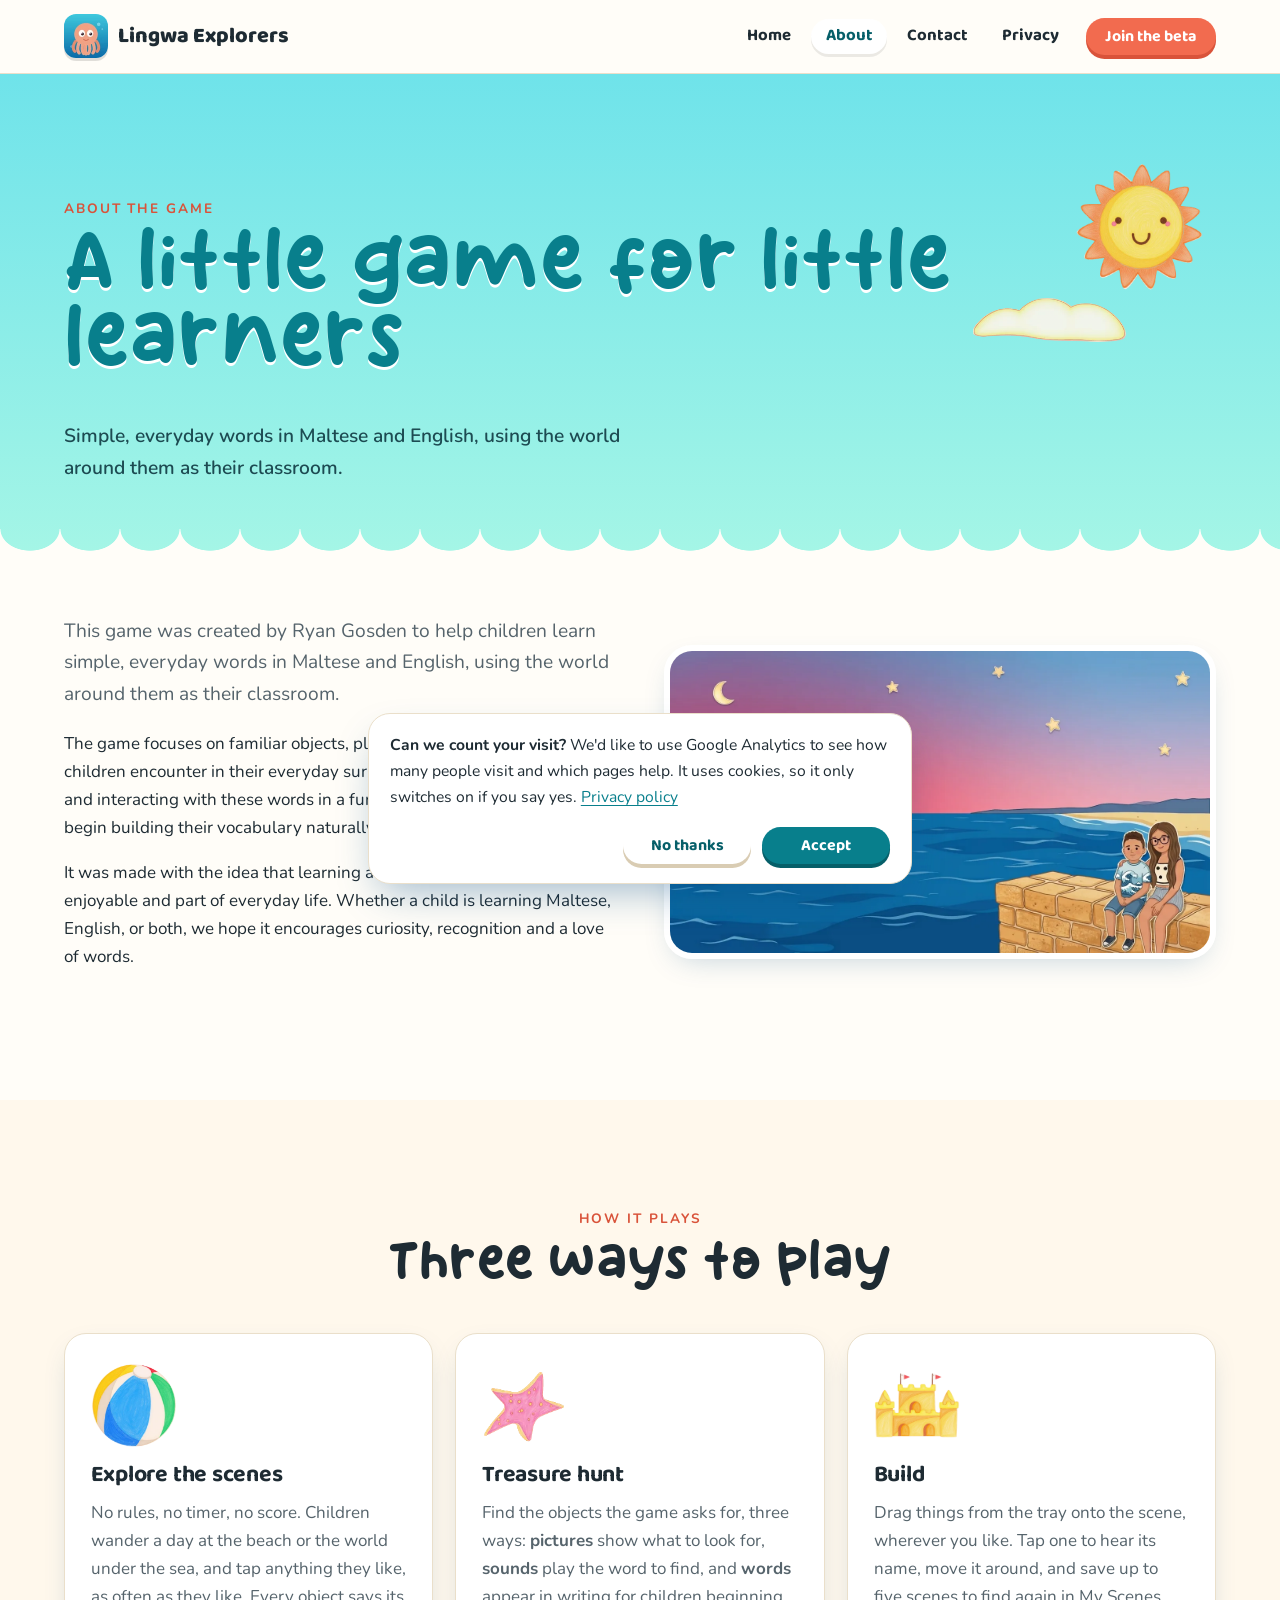
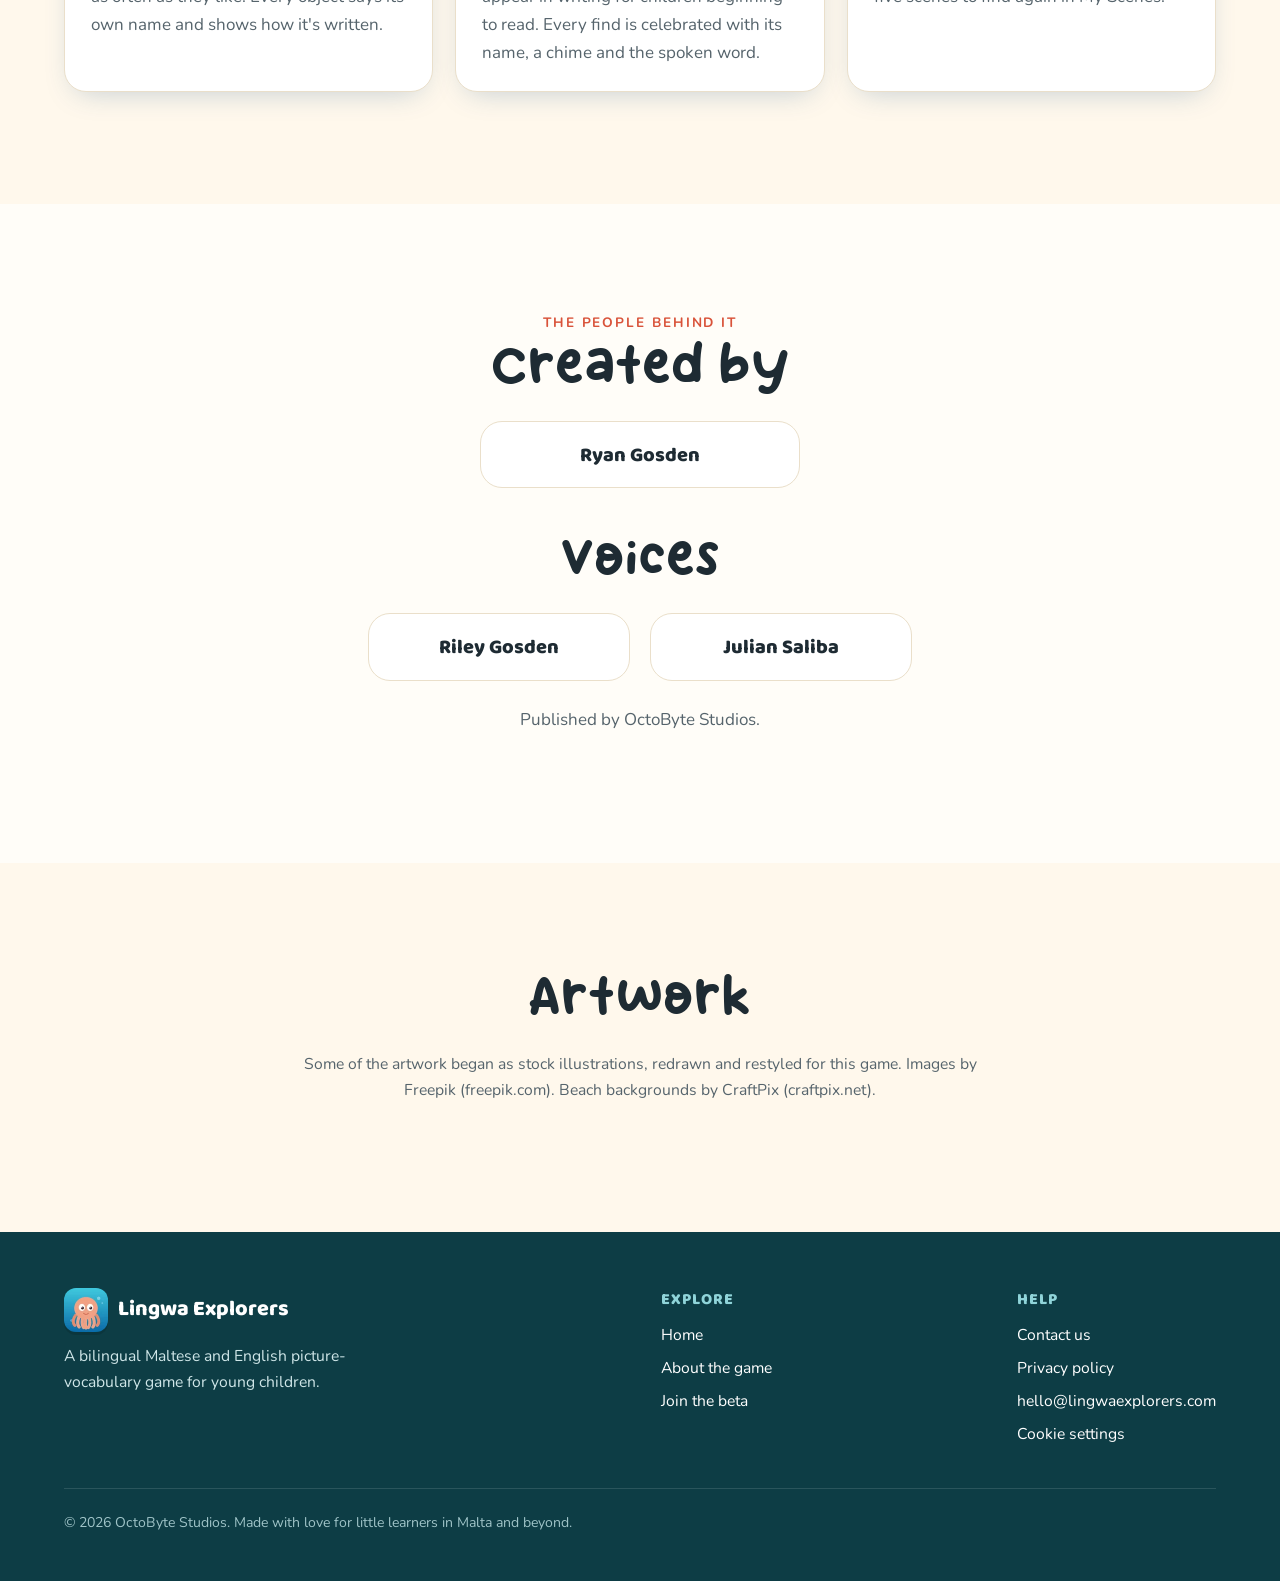
==== commit a1a47154: "SEO: sitemap, robots.txt, favicon, JSON-LD, better titles, caching - sitemap.xml and robots.txt (poi" ====
--- a/about/index.html
+++ b/about/index.html
@@ -3,20 +3,25 @@
 <head>
 <meta charset="utf-8">
 <meta name="viewport" content="width=device-width, initial-scale=1">
-<title>About — Lingwa Explorers</title>
+<title>About the game — Lingwa Explorers</title>
 <meta name="description" content="Why Lingwa Explorers was made, how it plays, and the people and voices behind it.">
 <meta name="theme-color" content="#6fe3ea">
 <link rel="canonical" href="https://lingwaexplorers.com/about/">
+<meta property="og:url" content="https://lingwaexplorers.com/about/">
 <meta property="og:type" content="website">
 <meta property="og:site_name" content="Lingwa Explorers">
-<meta property="og:title" content="About — Lingwa Explorers">
+<meta property="og:locale" content="en_GB">
+<meta property="og:title" content="About the game — Lingwa Explorers">
 <meta property="og:description" content="Why Lingwa Explorers was made, how it plays, and the people and voices behind it.">
-<meta property="og:url" content="https://lingwaexplorers.com/about/">
 <meta property="og:image" content="https://lingwaexplorers.com/assets/og.jpg">
+<meta property="og:image:width" content="1200">
+<meta property="og:image:height" content="630">
+<meta property="og:image:alt" content="The beach scene in Lingwa Explorers, with a crab, a beach ball and an island">
 <meta name="twitter:card" content="summary_large_image">
-<link rel="icon" type="image/png" sizes="32x32" href="../assets/favicon-32.png">
+<link rel="icon" href="/favicon.ico" sizes="48x48">
+<link rel="icon" type="image/png" sizes="192x192" href="../assets/icon-192.png">
 <link rel="apple-touch-icon" href="../assets/apple-touch-icon.png">
-<link rel="preload" href="../assets/fonts/baloo2-latin.woff2" as="font" type="font/woff2" crossorigin>
+<link rel="preload" href="../assets/fonts/request-coffee.woff2" as="font" type="font/woff2" crossorigin>
 <link rel="stylesheet" href="../assets/site.css">
 <script src="../assets/site.js" defer></script>
 </head>
@@ -133,6 +138,7 @@
           <li><a href="../contact/">Contact us</a></li>
           <li><a href="../privacy/">Privacy policy</a></li>
           <li><a href="mailto:hello@lingwaexplorers.com">hello@lingwaexplorers.com</a></li>
+          <li><a class="cookie-settings" href="../privacy/#website">Cookie settings</a></li>
         </ul>
       </div>
     </div>
--- a/assets/site.css
+++ b/assets/site.css
@@ -189,22 +189,16 @@
 .under .lead { color: #d6f3fb; }
 .under .eyebrow { color: #ffd66b; }
 .under .swimmer { position: absolute; z-index: -1; animation: swim linear infinite; }
-.under .swimmer img { animation: bob 3s ease-in-out infinite; }
+.under .swimmer img { animation: float 3s ease-in-out infinite; }
 .under .rtl { animation-name: swim-back; }
-.under .rtl img { transform: scaleX(-1); }
+/* Mirrors art drawn facing the other way; `scale` so the float's transform can't undo it. */
+.under .flip img { scale: -1 1; }
+@keyframes float { 50% { transform: translateY(-6px); } }
 @keyframes swim { from { transform: translateX(-30vw); } to { transform: translateX(130vw); } }
 @keyframes swim-back { from { transform: translateX(130vw); } to { transform: translateX(-30vw); } }
 .under .floor { position: absolute; z-index: -1; bottom: -6px; }
 .bubble { position: absolute; z-index: -1; bottom: -40px; width: 26px; opacity: .7; animation: rise linear infinite; }
 @keyframes rise { to { transform: translateY(-120vh) translateX(20px); opacity: 0; } }
-
-.pairs { display: flex; flex-wrap: wrap; gap: .7rem; margin-top: 1.6rem; }
-.pair { background: rgb(255 255 255 / .12); border: 1px solid rgb(255 255 255 / .25); border-radius: 999px;
-  padding: .5rem 1rem .45rem; font: 700 1.05rem/1 var(--head); color: #fff; cursor: pointer; transition: background .15s; }
-.pair:hover, .pair.on { background: rgb(255 255 255 / .26); }
-.pair em { font-style: normal; color: #ffd66b; margin-left: .35rem; }
-.section:not(.under) .pair { background: #fff; color: var(--ink); border-color: var(--line); }
-.section:not(.under) .pair em { color: var(--coral-dark); }
 
 /* Promise list */
 .promises { display: grid; gap: 1rem 2rem; grid-template-columns: repeat(2, 1fr); margin-top: 2rem; }
@@ -293,6 +287,15 @@
 .foot h4 { font: 800 1rem/1 var(--head); color: #8fd4d9; letter-spacing: .06em; text-transform: uppercase; margin: .3rem 0 .9rem; }
 .legal { border-top: 1px solid rgb(255 255 255 / .12); margin-top: 2.5rem; padding-top: 1.4rem; font-size: .88rem; color: #9fc3c7; }
 
+/* ---------- Analytics consent banner ---------- */
+.consent { position: fixed; z-index: 50; left: 1rem; right: 1rem; bottom: 1rem; max-width: 34rem; margin-inline: auto;
+  background: #fff; color: var(--ink); border: 1px solid var(--line); border-radius: var(--radius);
+  box-shadow: 0 18px 40px -12px rgb(11 79 138 / .4); padding: 1.2rem 1.3rem; font-size: .98rem; }
+.consent p { margin: 0 0 1rem; }
+.consent-buttons { display: flex; gap: .7rem; justify-content: flex-end; flex-wrap: wrap; }
+.consent-buttons .btn { min-width: 8rem; }
+.cookie-settings { cursor: pointer; }
+
 @media (prefers-reduced-motion: reduce) {
   *, *::before, *::after { animation-duration: 0s !important; animation-iteration-count: 1 !important; transition-duration: 0s !important; }
   .cloud, .sailboat-wrap, .under .swimmer, .bubble { display: none; }
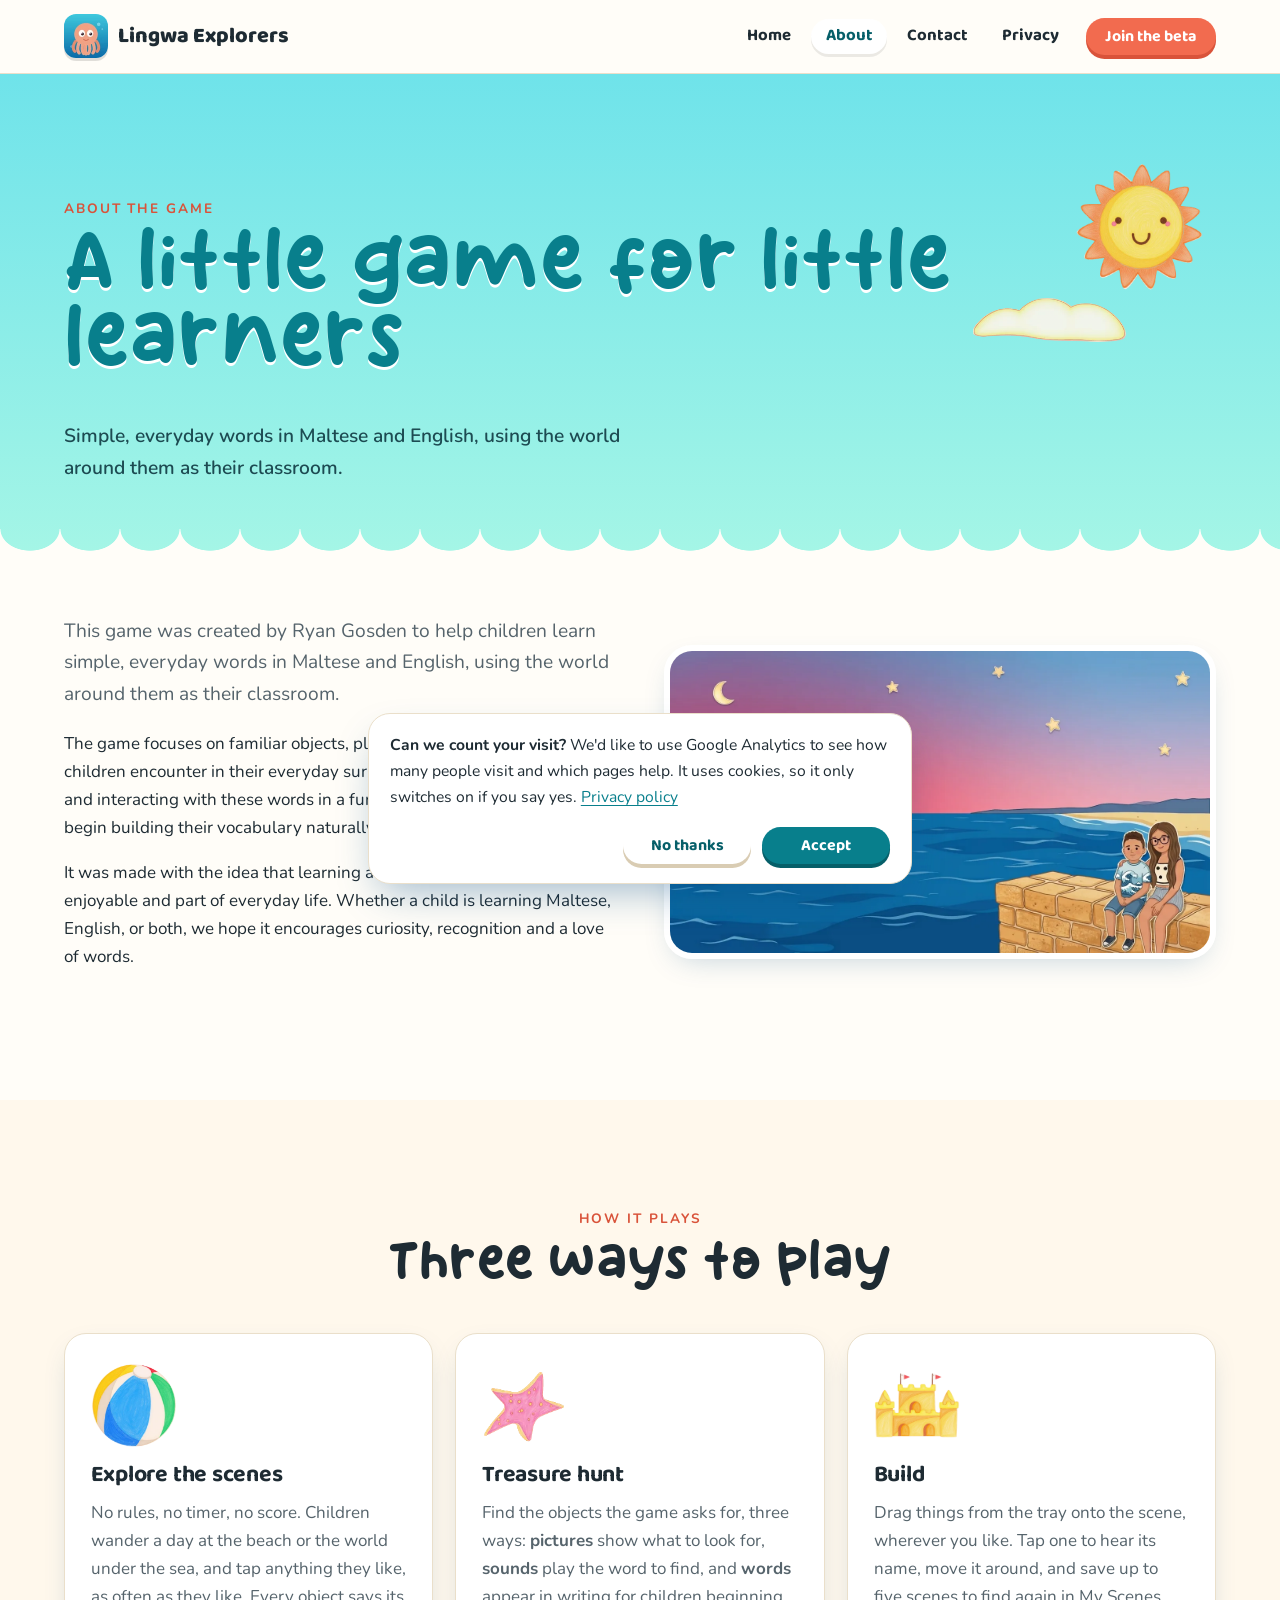
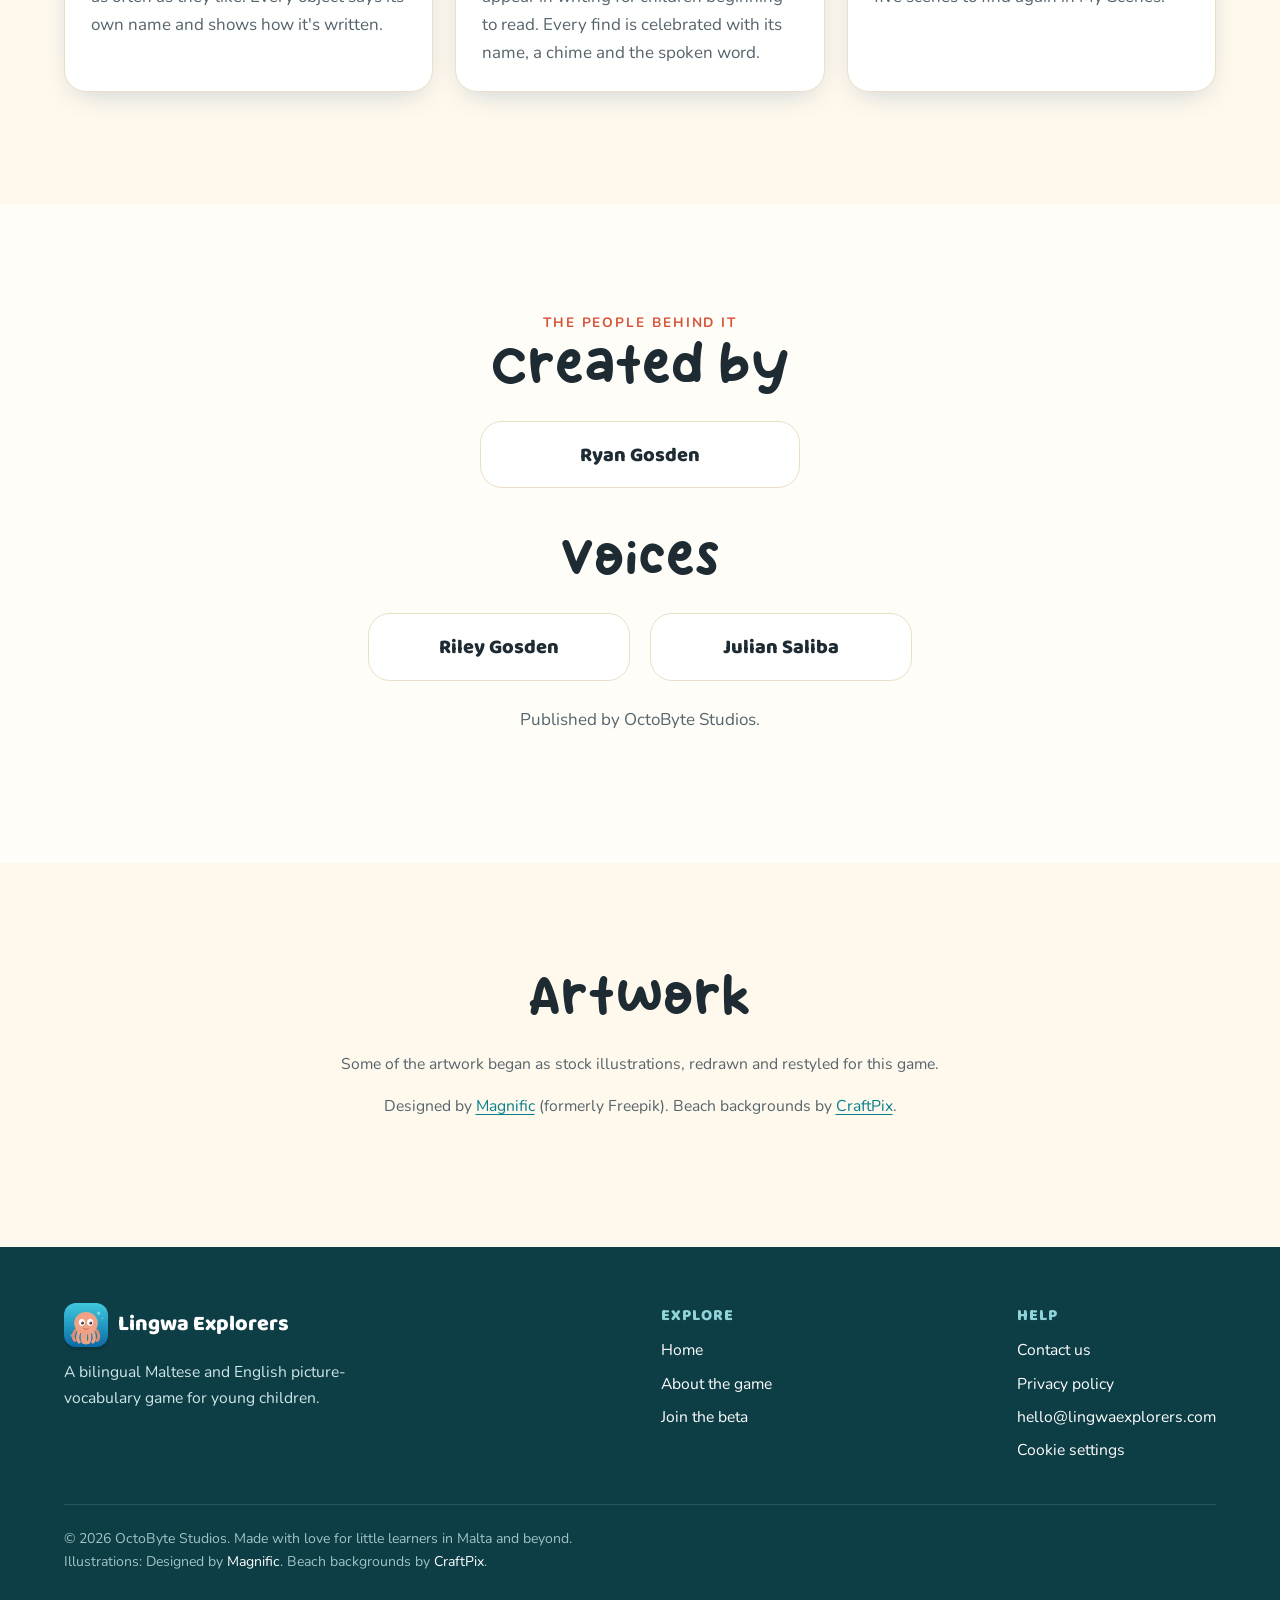
==== commit e6484244: "Attribution: Designed by Magnific in the footer and on About Freepik is now Magnific, whose free lic" ====
--- a/about/index.html
+++ b/about/index.html
@@ -112,7 +112,8 @@
   <div class="narrow">
     <h2 class="center">Artwork</h2>
     <div class="credits center" style="columns:auto">
-      <p>Some of the artwork began as stock illustrations, redrawn and restyled for this game. Images by Freepik (freepik.com). Beach backgrounds by CraftPix (craftpix.net).</p>
+      <p>Some of the artwork began as stock illustrations, redrawn and restyled for this game.</p>
+      <p>Designed by <a href="https://www.magnific.com">Magnific</a> (formerly Freepik). Beach backgrounds by <a href="https://craftpix.net">CraftPix</a>.</p>
     </div>
   </div>
 </section>
@@ -142,7 +143,8 @@
         </ul>
       </div>
     </div>
-    <p class="legal">© <span id="year">2026</span> OctoByte Studios. Made with love for little learners in Malta and beyond.</p>
+    <p class="legal">© <span id="year">2026</span> OctoByte Studios. Made with love for little learners in Malta and beyond.<br>
+    Illustrations: Designed by <a href="https://www.magnific.com">Magnific</a>. Beach backgrounds by <a href="https://craftpix.net">CraftPix</a>.</p>
   </div>
 </footer>
 </body>
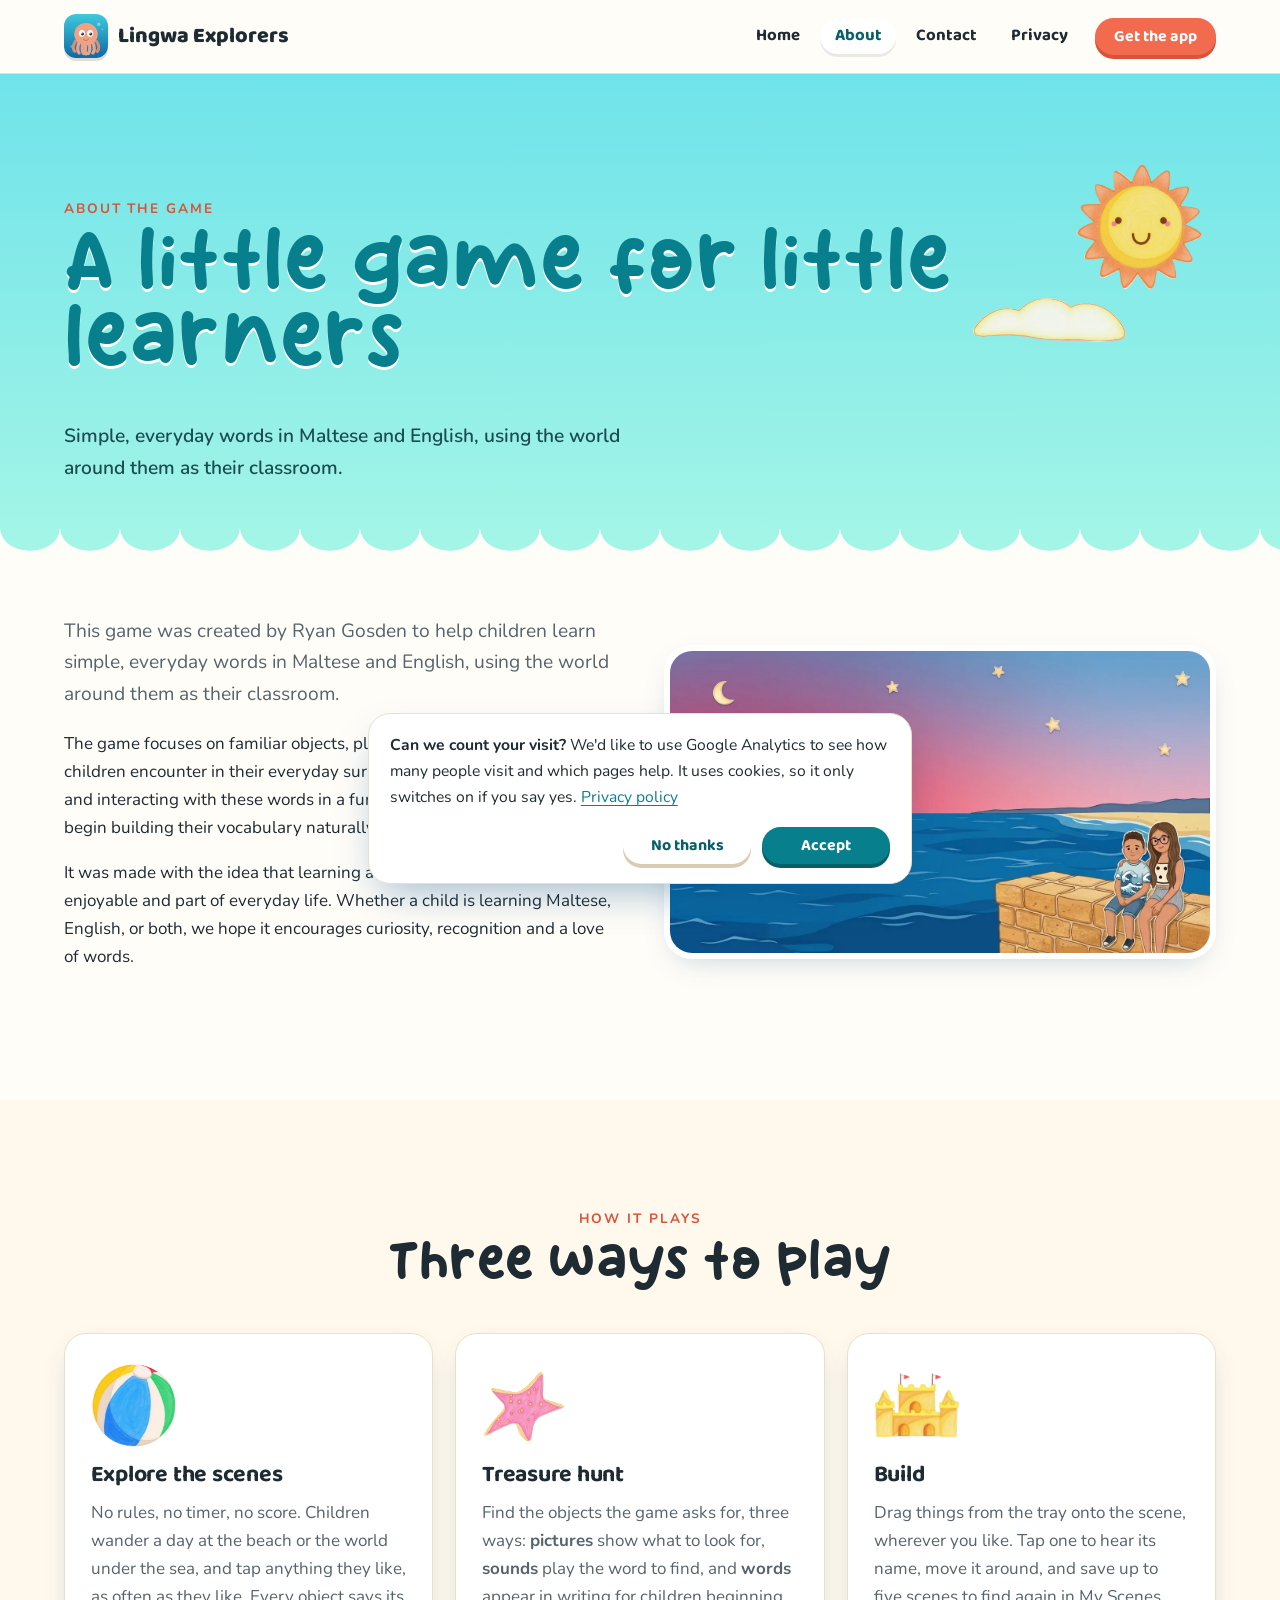
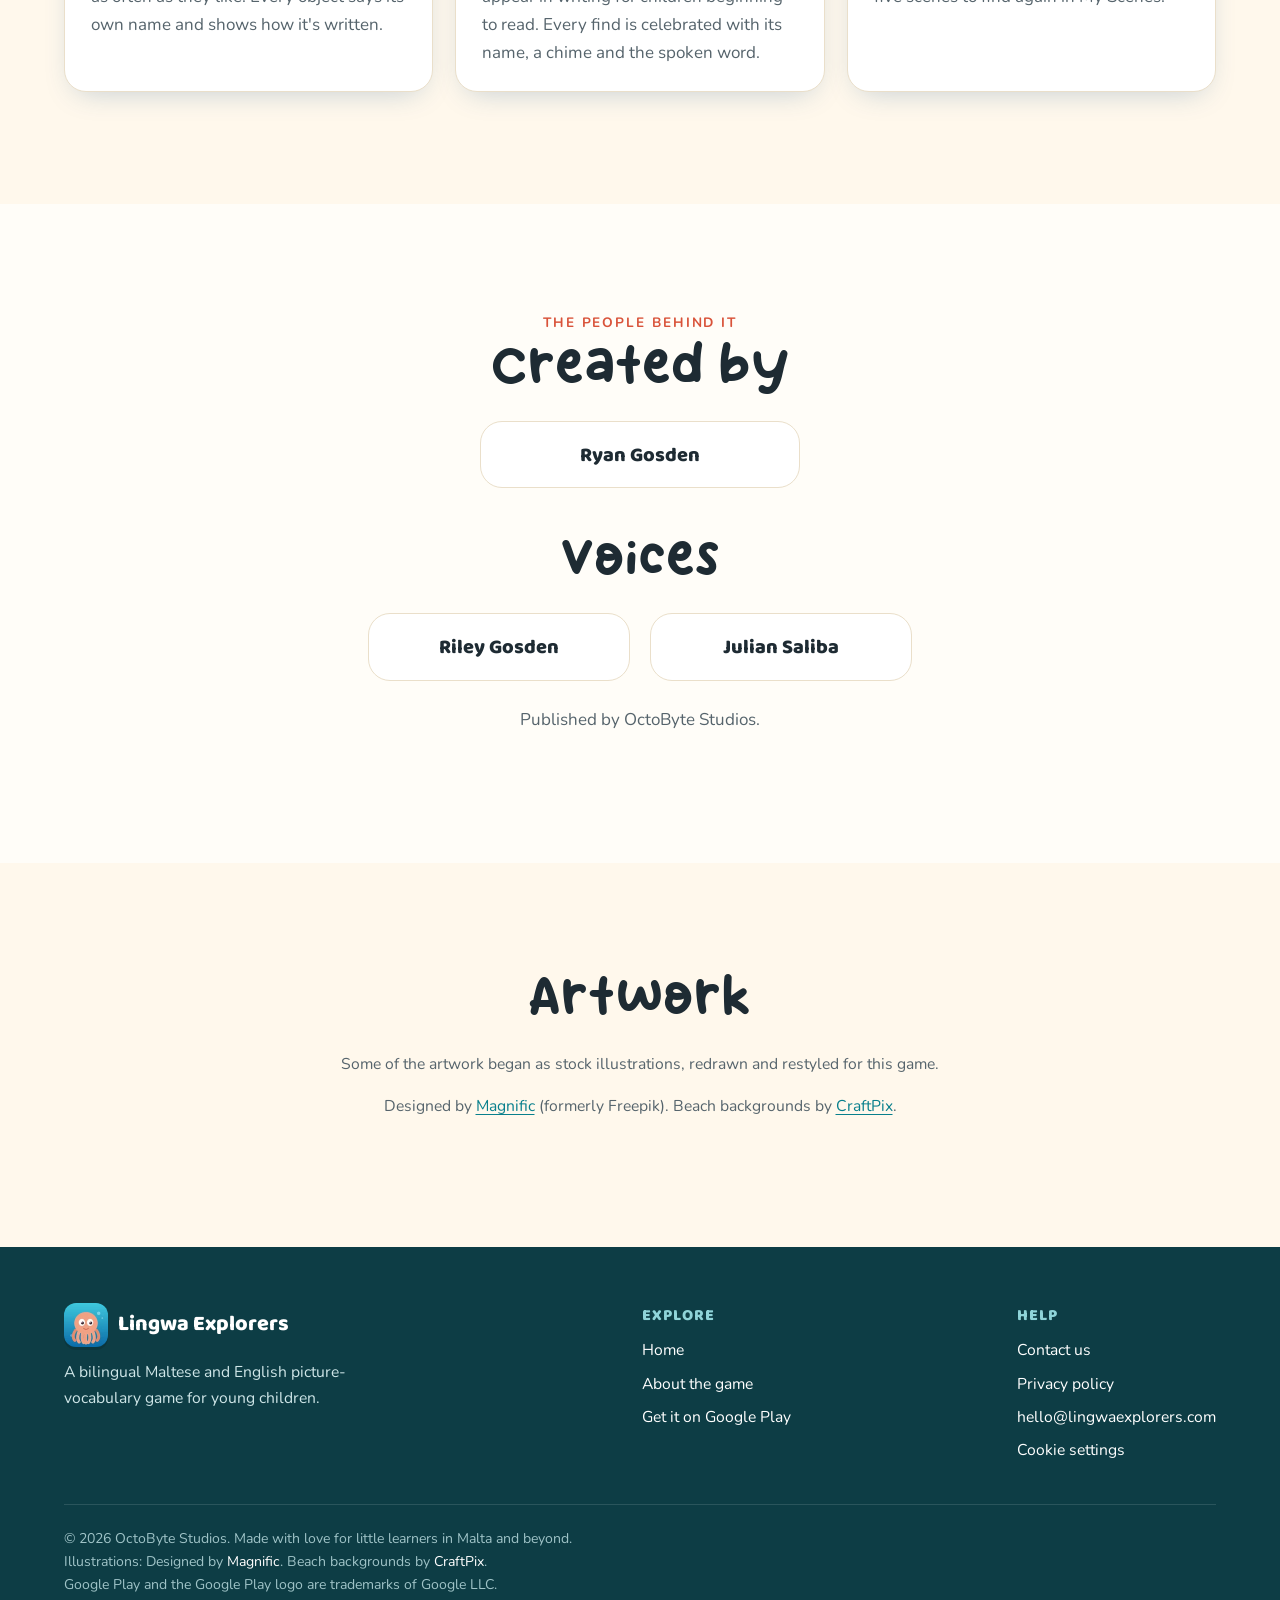
==== commit 89e35a96: "Google Play link in place of beta sign-ups The closed test has its testers, so the site stops recrui" ====
--- a/about/index.html
+++ b/about/index.html
@@ -36,7 +36,7 @@
       <li><a href="../about/" aria-current="page">About</a></li>
       <li><a href="../contact/">Contact</a></li>
       <li><a href="../privacy/">Privacy</a></li>
-      <li><a class="btn coral small" href="../contact/?topic=beta">Join the beta</a></li>
+      <li><a class="btn coral small" href="https://play.google.com/store/apps/details?id=com.lingwaexplorers.app">Get the app</a></li>
     </ul>
   </nav>
 </header>
@@ -130,7 +130,7 @@
         <ul>
           <li><a href="../">Home</a></li>
           <li><a href="../about/">About the game</a></li>
-          <li><a href="../contact/?topic=beta">Join the beta</a></li>
+          <li><a href="https://play.google.com/store/apps/details?id=com.lingwaexplorers.app">Get it on Google Play</a></li>
         </ul>
       </div>
       <div>
@@ -144,7 +144,8 @@
       </div>
     </div>
     <p class="legal">© <span id="year">2026</span> OctoByte Studios. Made with love for little learners in Malta and beyond.<br>
-    Illustrations: Designed by <a href="https://www.magnific.com">Magnific</a>. Beach backgrounds by <a href="https://craftpix.net">CraftPix</a>.</p>
+    Illustrations: Designed by <a href="https://www.magnific.com">Magnific</a>. Beach backgrounds by <a href="https://craftpix.net">CraftPix</a>.<br>
+    Google Play and the Google Play logo are trademarks of Google LLC.</p>
   </div>
 </footer>
 </body>
--- a/assets/site.css
+++ b/assets/site.css
@@ -268,8 +268,6 @@
 .topics label:has(input:checked) { border-color: var(--teal); background: var(--teal-soft); color: var(--teal-dark); }
 @media (max-width: 480px) { .topics { grid-template-columns: 1fr; } }
 .hp { position: absolute; left: -9999px; }
-.beta-only { display: none; }
-.form[data-topic="beta"] .beta-only { display: block; }
 .status { display: none; border-radius: 14px; padding: 1rem 1.1rem; margin-top: 1rem; font-weight: 600; }
 .status.ok { display: block; background: #e5f6ea; color: #1d6b37; }
 .status.err { display: block; background: #fde9e4; color: #9a3421; }
@@ -301,3 +299,9 @@
   .cloud, .sailboat-wrap, .under .swimmer, .bubble { display: none; }
   html { scroll-behavior: auto; }
 }
+
+/* The official Google Play badge. Google's artwork carries its own clear
+   space, so the image is larger than the visible badge; do not crop or
+   recolour it (Google's badge guidelines). */
+.play-badge { display: inline-block; line-height: 0; border-radius: 12px; }
+.play-badge img { height: 4.6rem; width: auto; margin: -.55rem 0; }
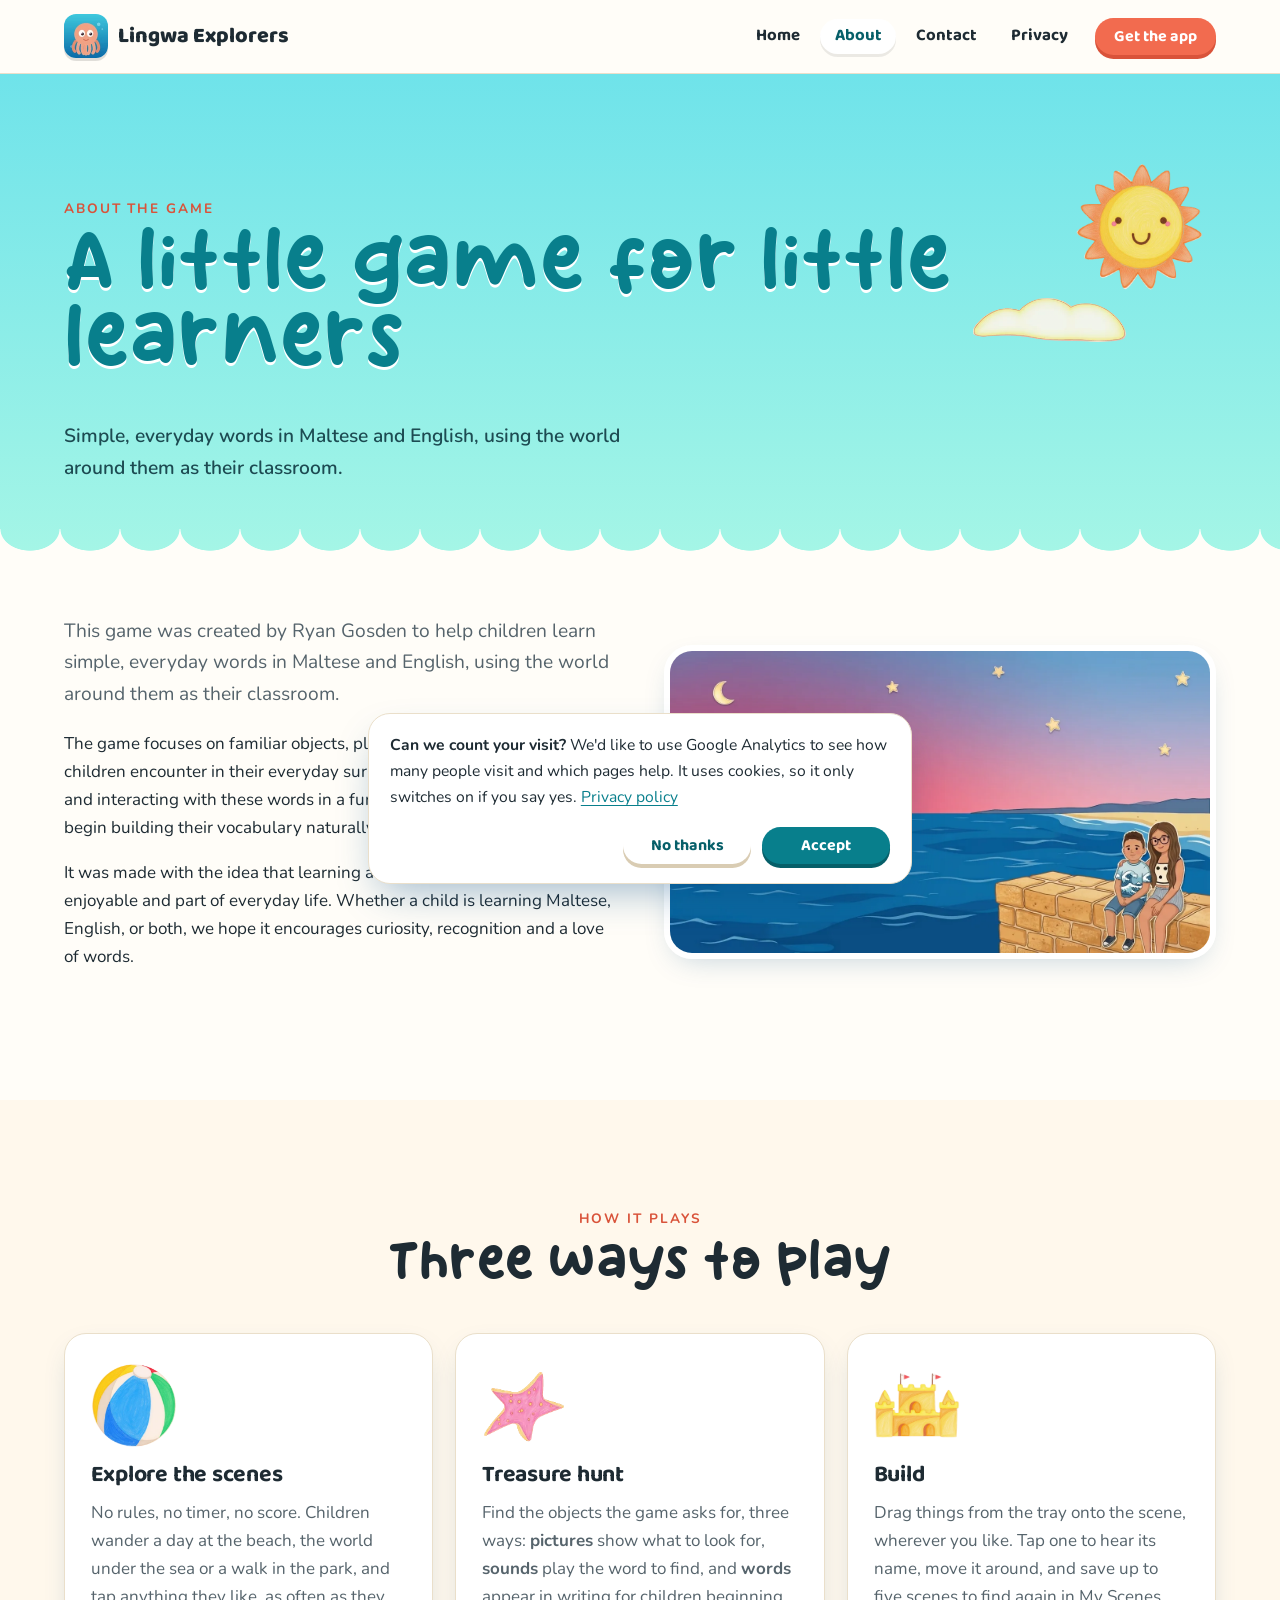
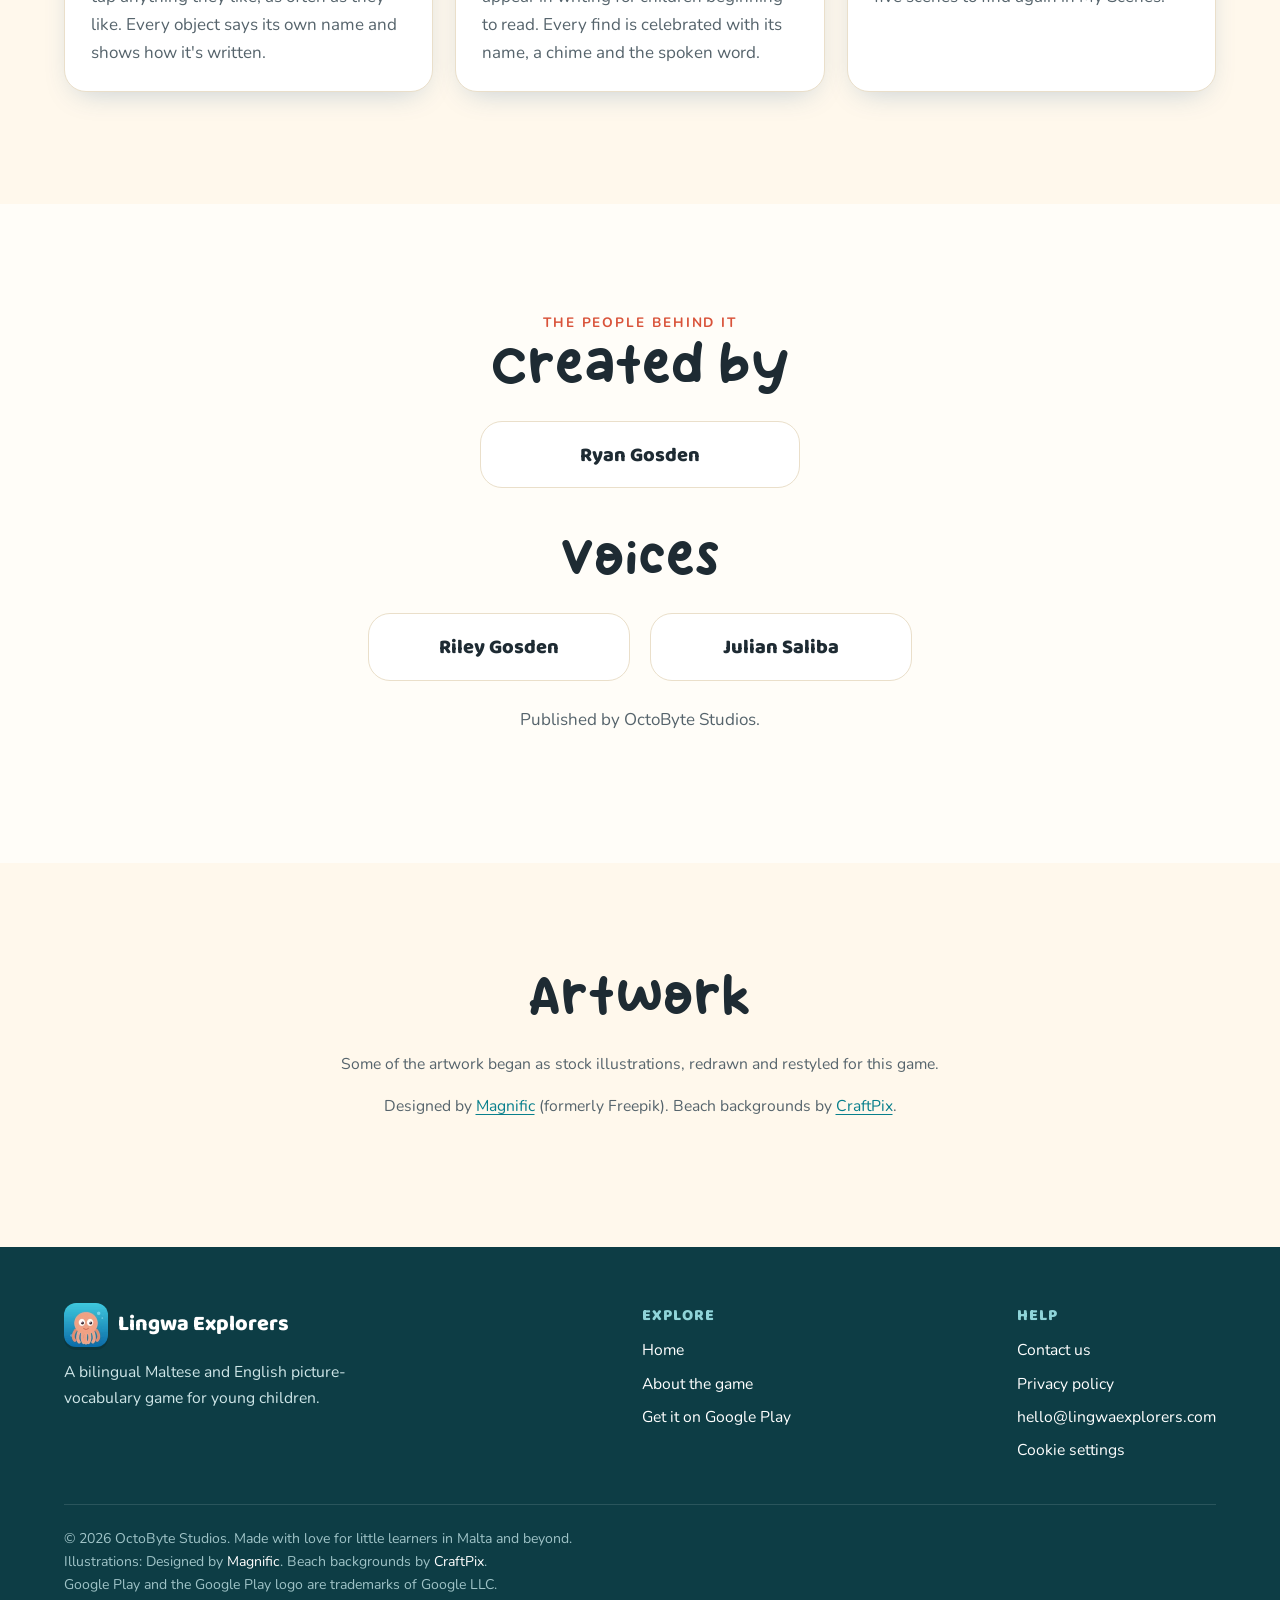
==== commit ad7caf3b: "Add the Park: gallery screenshot and scene mentions The park scene was missing from the site. The ho" ====
--- a/about/index.html
+++ b/about/index.html
@@ -72,7 +72,7 @@
       <article class="card">
         <img class="art" src="../assets/img/beach-ball.webp" alt="" loading="lazy">
         <h3>Explore the scenes</h3>
-        <p>No rules, no timer, no score. Children wander a day at the beach or the world under the sea, and tap anything they like, as often as they like. Every object says its own name and shows how it's written.</p>
+        <p>No rules, no timer, no score. Children wander a day at the beach, the world under the sea or a walk in the park, and tap anything they like, as often as they like. Every object says its own name and shows how it's written.</p>
       </article>
       <article class="card">
         <img class="art" src="../assets/img/starfish.webp" alt="" loading="lazy">
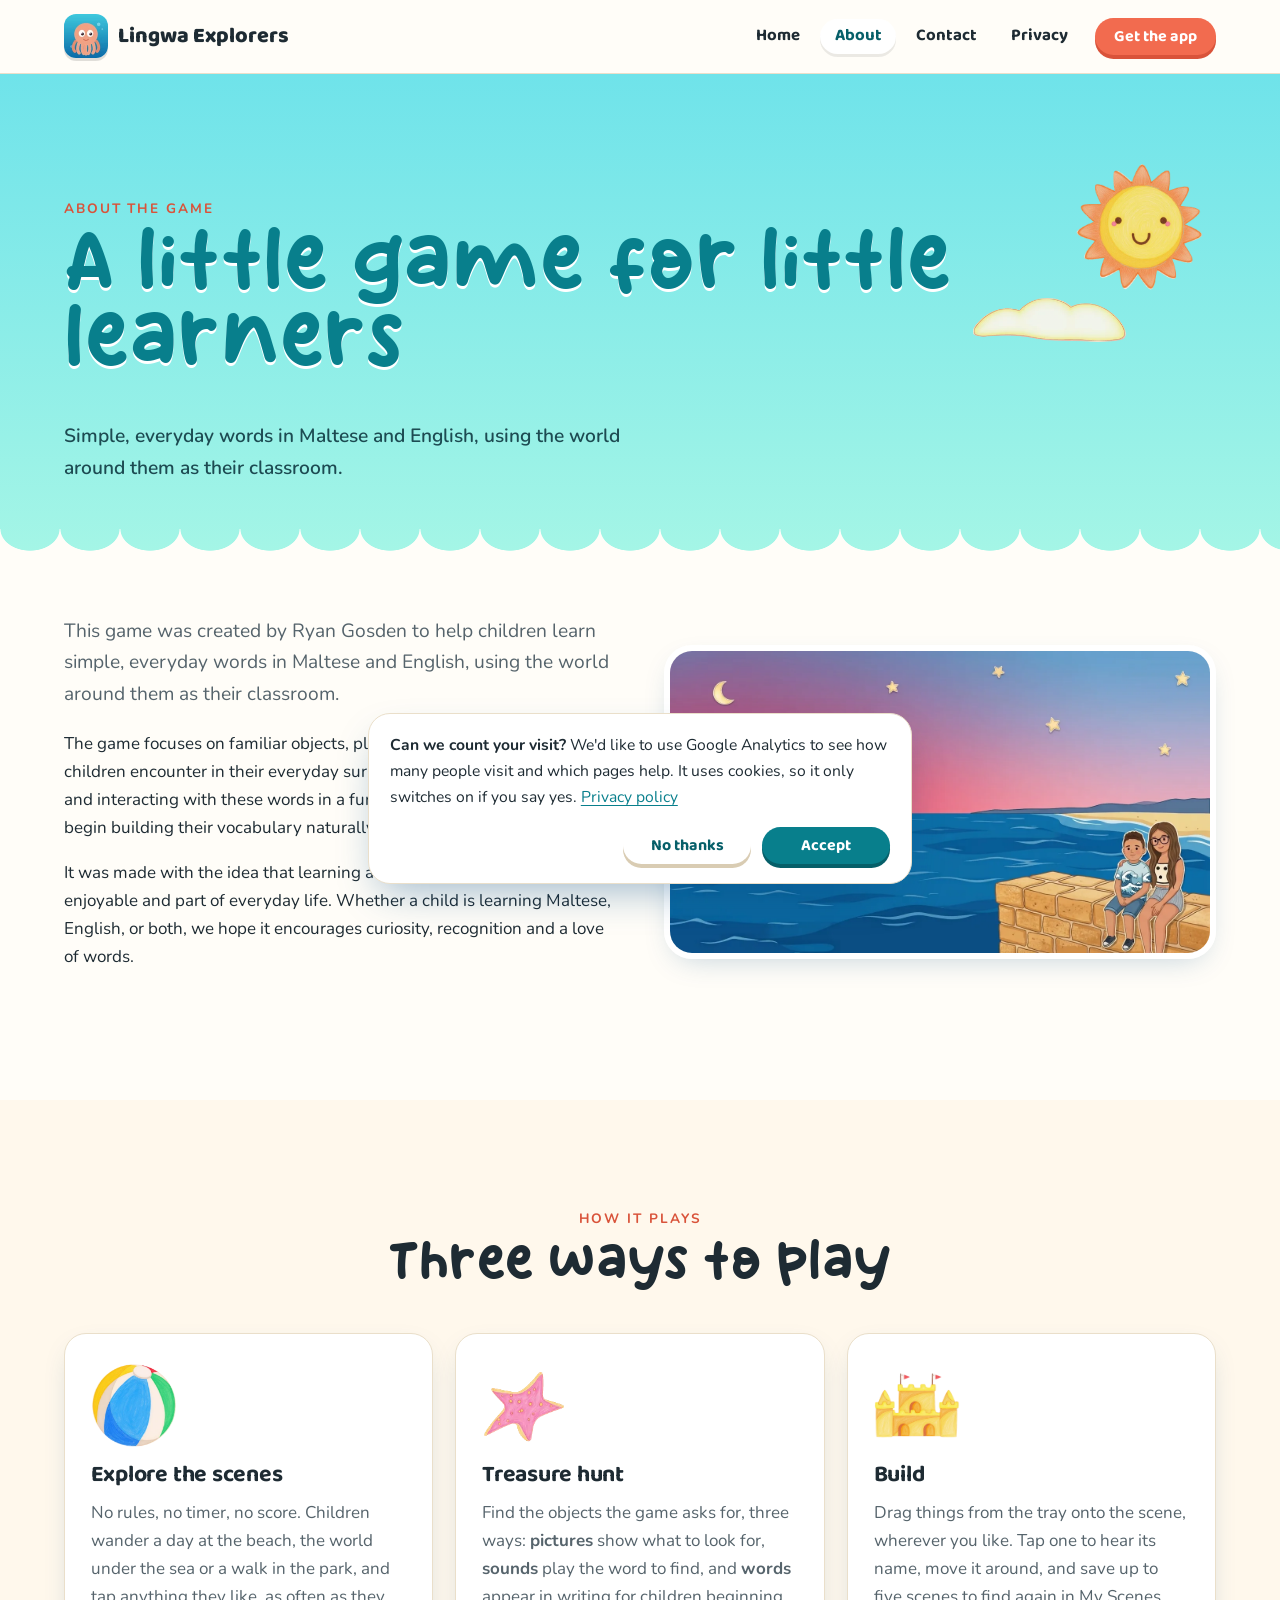
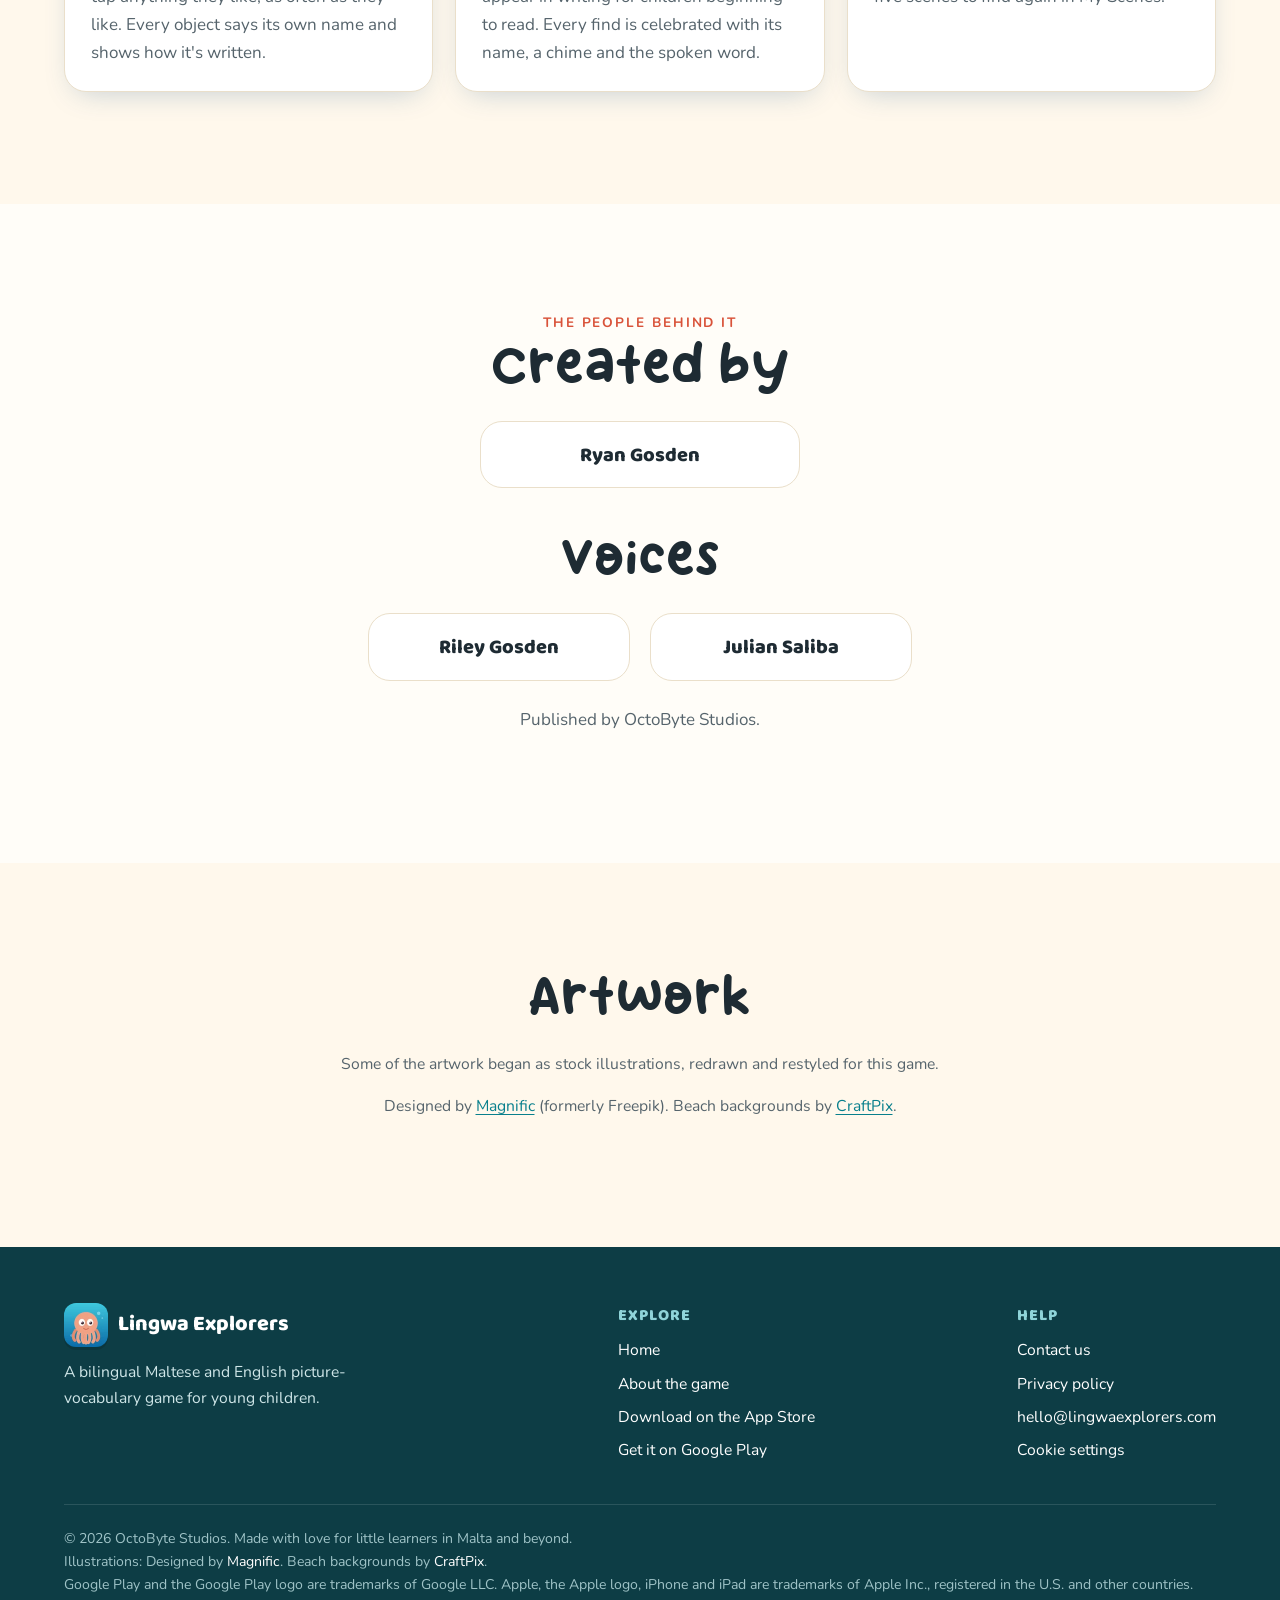
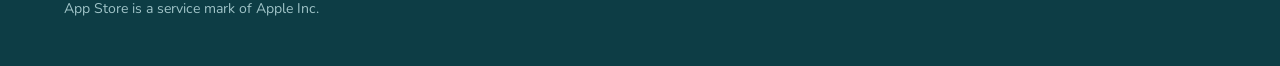
==== commit a2f9be36: "App Store badge and links beside Google Play; privacy policy for iOS Both official badges in the her" ====
--- a/about/index.html
+++ b/about/index.html
@@ -36,7 +36,7 @@
       <li><a href="../about/" aria-current="page">About</a></li>
       <li><a href="../contact/">Contact</a></li>
       <li><a href="../privacy/">Privacy</a></li>
-      <li><a class="btn coral small" href="https://play.google.com/store/apps/details?id=com.lingwaexplorers.app">Get the app</a></li>
+      <li><a class="btn coral small" href="../#get-the-app">Get the app</a></li>
     </ul>
   </nav>
 </header>
@@ -130,6 +130,7 @@
         <ul>
           <li><a href="../">Home</a></li>
           <li><a href="../about/">About the game</a></li>
+          <li><a href="https://apps.apple.com/app/id6820138582">Download on the App Store</a></li>
           <li><a href="https://play.google.com/store/apps/details?id=com.lingwaexplorers.app">Get it on Google Play</a></li>
         </ul>
       </div>
@@ -145,7 +146,7 @@
     </div>
     <p class="legal">© <span id="year">2026</span> OctoByte Studios. Made with love for little learners in Malta and beyond.<br>
     Illustrations: Designed by <a href="https://www.magnific.com">Magnific</a>. Beach backgrounds by <a href="https://craftpix.net">CraftPix</a>.<br>
-    Google Play and the Google Play logo are trademarks of Google LLC.</p>
+    Google Play and the Google Play logo are trademarks of Google LLC. Apple, the Apple logo, iPhone and iPad are trademarks of Apple Inc., registered in the U.S. and other countries. App Store is a service mark of Apple Inc.</p>
   </div>
 </footer>
 </body>
--- a/assets/site.css
+++ b/assets/site.css
@@ -303,5 +303,9 @@
 /* The official Google Play badge. Google's artwork carries its own clear
    space, so the image is larger than the visible badge; do not crop or
    recolour it (Google's badge guidelines). */
-.play-badge { display: inline-block; line-height: 0; border-radius: 12px; }
+.store-badges { display: inline-flex; gap: .8rem; align-items: center; justify-content: center; flex-wrap: wrap; }
+.store-badge { display: inline-block; line-height: 0; border-radius: 12px; }
 .play-badge img { height: 4.6rem; width: auto; margin: -.55rem 0; }
+/* Apple's badge has no built-in margin, unlike Google's; this height makes
+   the two visible badges the same size side by side. */
+.app-store img { height: 3.45rem; width: auto; }
